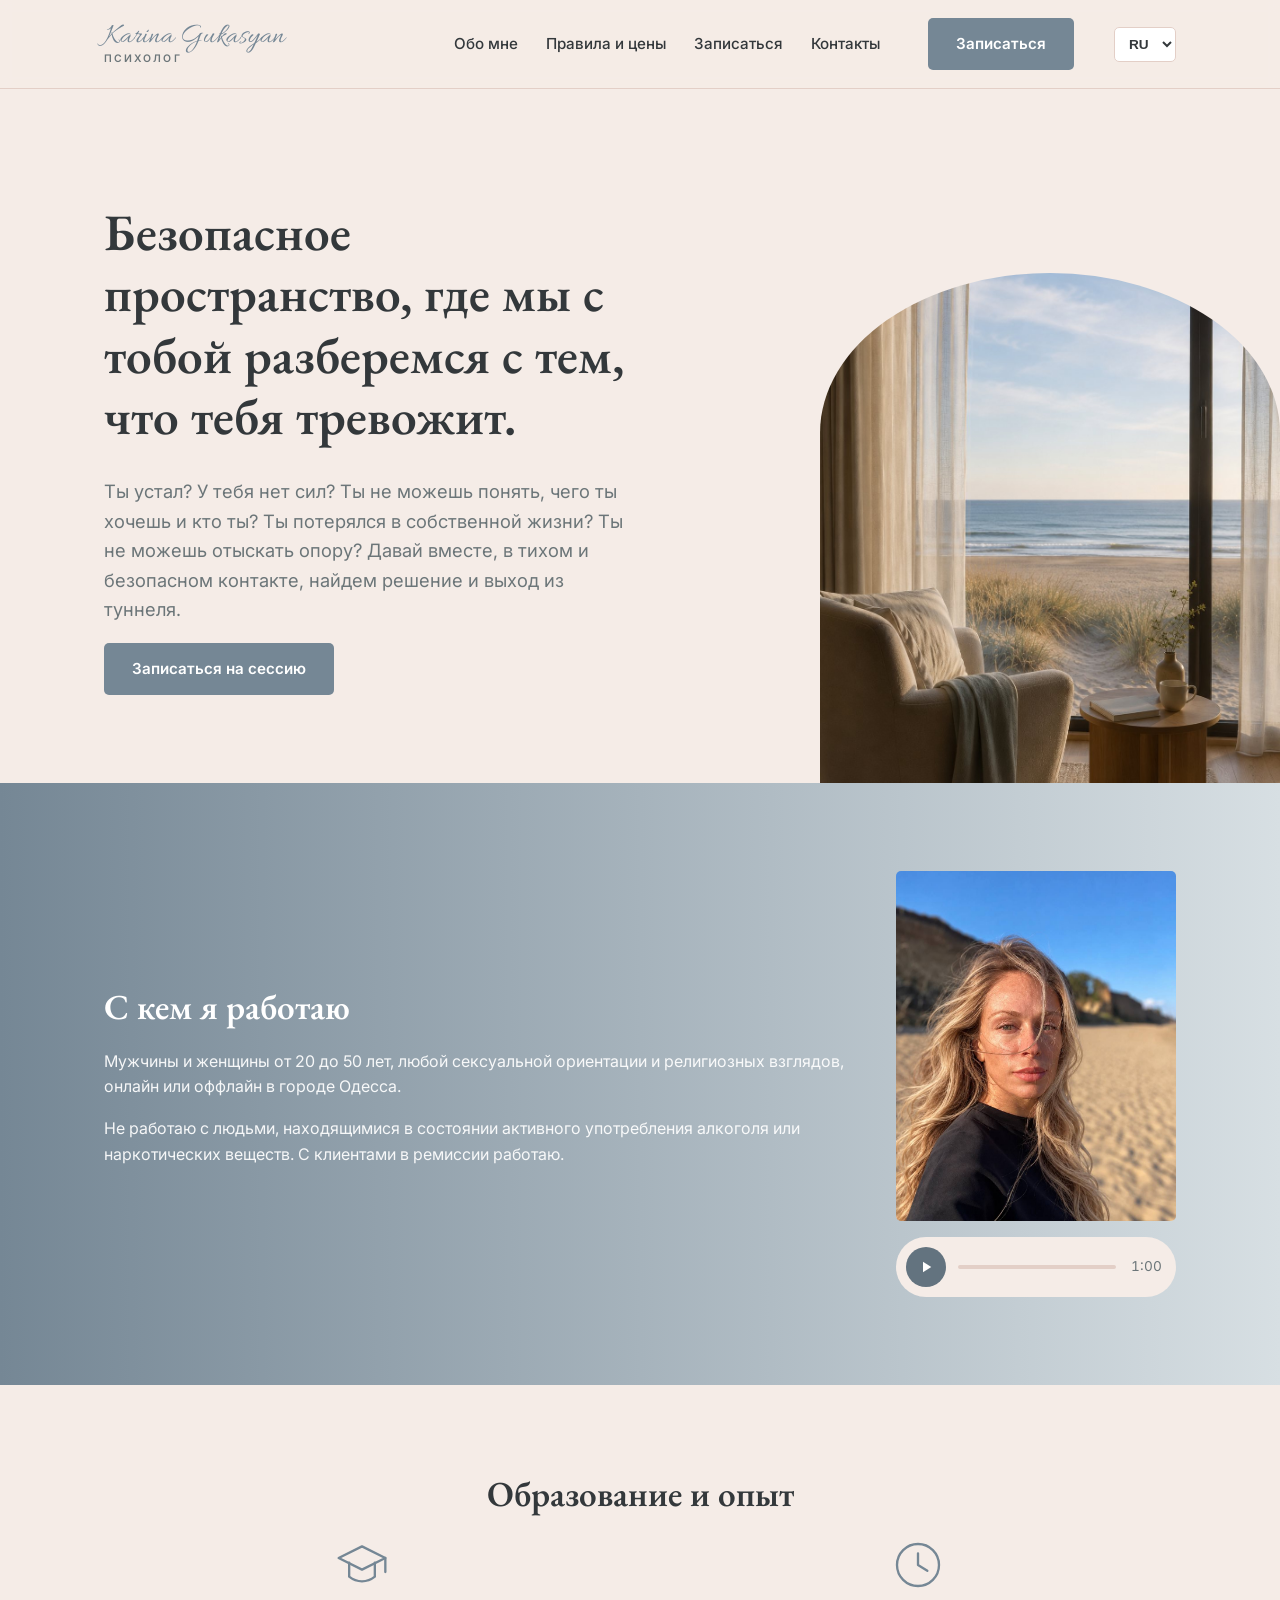
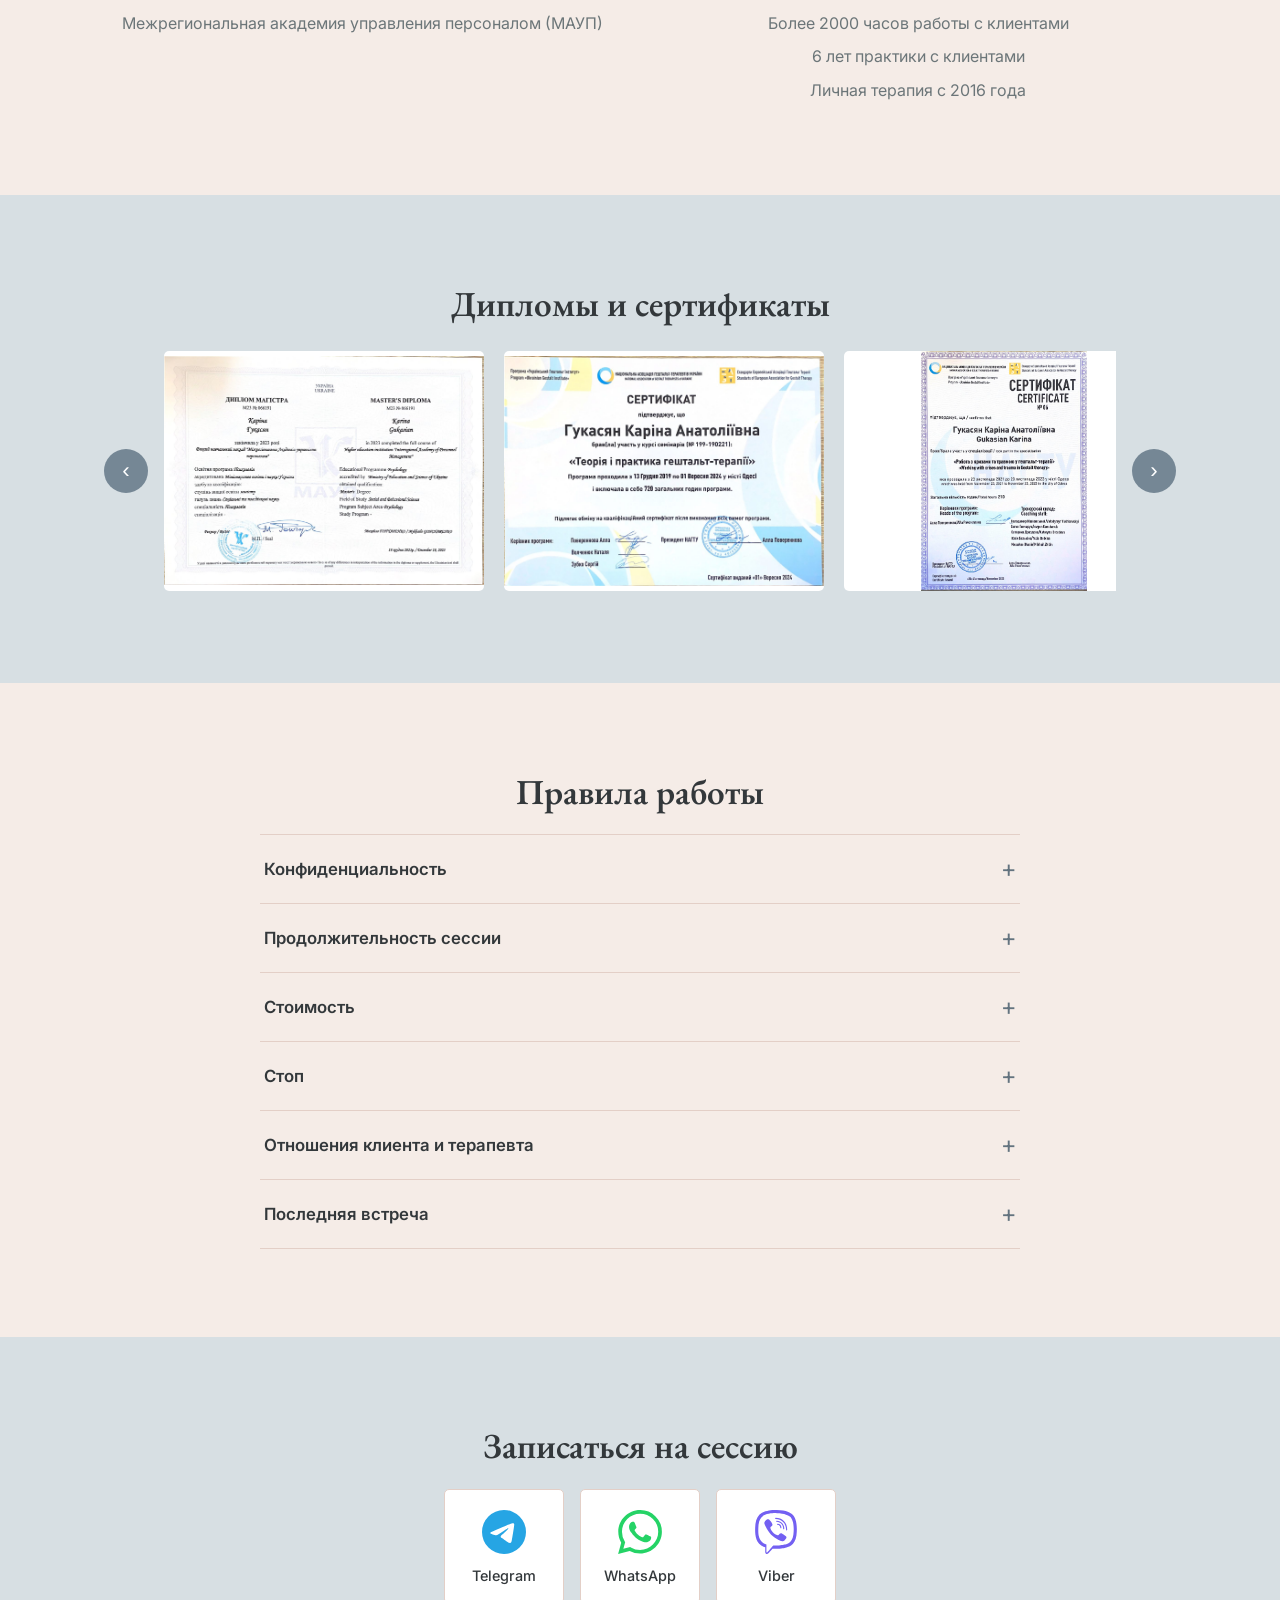
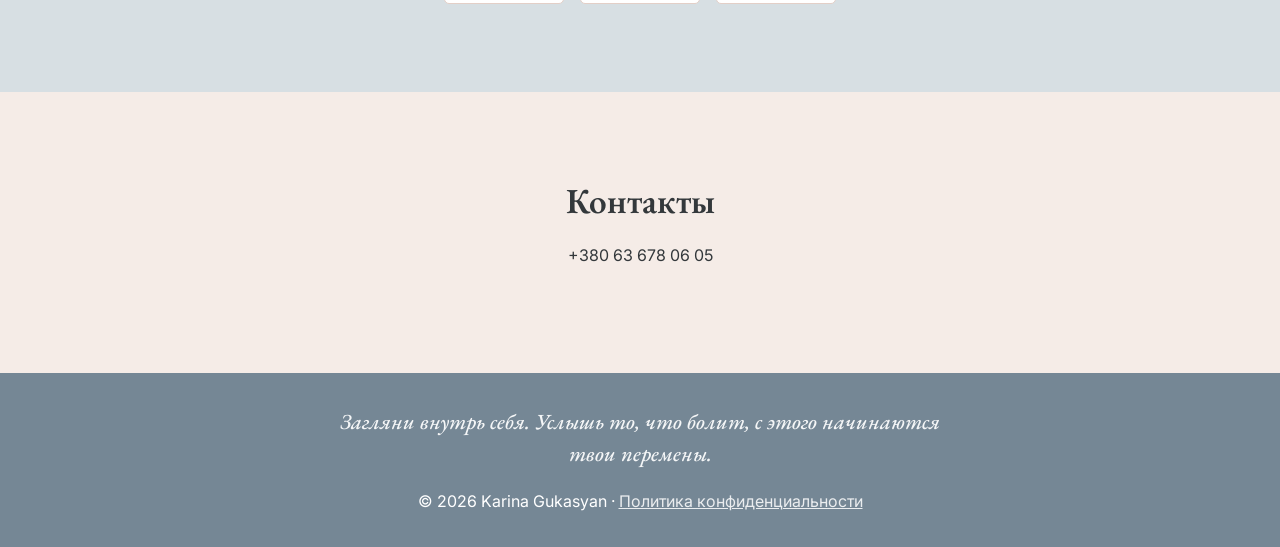
==== index-ru.html @ a34af579 "Add favicon (SVG, ICO, Apple touch icon) to all pages" ====
<!DOCTYPE html>
<html lang="ru">
<head>
<meta charset="UTF-8">
<meta name="viewport" content="width=device-width, initial-scale=1.0">
<title>Карина — психолог | Опора в переломные моменты жизни</title>
<meta name="description" content="Карина — психолог, гештальт-терапевт: индивидуальная и семейная терапия при тревоге, жизненных переходах и трудностях в отношениях.">

<!-- TODO before launch: remove this line and update robots.txt to allow indexing -->
<meta name="robots" content="noindex, nofollow">

<link rel="canonical" href="https://REPLACE-WITH-DOMAIN.com/index-ru.html">
<link rel="alternate" hreflang="en" href="https://REPLACE-WITH-DOMAIN.com/index.html">
<link rel="alternate" hreflang="uk" href="https://REPLACE-WITH-DOMAIN.com/index-uk.html">
<link rel="alternate" hreflang="ru" href="https://REPLACE-WITH-DOMAIN.com/index-ru.html">
<link rel="alternate" hreflang="x-default" href="https://REPLACE-WITH-DOMAIN.com/index-uk.html">

<meta property="og:type" content="website">
<meta property="og:title" content="Карина — психолог | Опора в переломные моменты жизни">
<meta property="og:description" content="Психолог, гештальт-терапевт: индивидуальная и семейная терапия при тревоге, жизненных переходах и трудностях в отношениях.">
<meta property="og:image" content="https://REPLACE-WITH-DOMAIN.com/images/og-cover-ru.jpg">
<meta property="og:image:width" content="1200">
<meta property="og:image:height" content="630">
<meta property="og:url" content="https://REPLACE-WITH-DOMAIN.com/index-ru.html">
<meta property="og:locale" content="ru_RU">
<meta name="twitter:card" content="summary_large_image">

<link rel="preconnect" href="https://fonts.googleapis.com">
<link rel="preconnect" href="https://fonts.gstatic.com" crossorigin>
<link href="https://fonts.googleapis.com/css2?family=Allura&family=Bad+Script&family=EB+Garamond:wght@500;600;700&family=Inter:wght@400;500;600&display=swap" rel="stylesheet">

<link rel="icon" href="favicon.ico" sizes="48x48">
<link rel="icon" href="favicon.svg" type="image/svg+xml">
<link rel="apple-touch-icon" href="apple-touch-icon.png">

<link rel="stylesheet" href="css/styles.css">

<!-- TODO: paste Meta Pixel base code here once the ad account is set up -->

<script type="application/ld+json">
{
  "@context": "https://schema.org",
  "@type": "Person",
  "name": "Karina Gukasyan",
  "email": "karinaguk8891@gmail.com",
  "telephone": "+380636780605",
  "jobTitle": "Психолог",
  "url": "https://REPLACE-WITH-DOMAIN.com/index-ru.html",
  "image": "https://REPLACE-WITH-DOMAIN.com/images/karina.jpg"
}
</script>
<script type="application/ld+json">
{
  "@context": "https://schema.org",
  "@type": "Service",
  "serviceType": "Психотерапия",
  "provider": {
    "@type": "Person",
    "name": "Karina Gukasyan"
  },
  "areaServed": ["Одесса", "Онлайн"],
  "description": "Индивидуальная и семейная терапия при тревоге, жизненных переходах и трудностях в отношениях."
}
</script>
</head>
<body>

<header class="site-header">
  <div class="container header-inner">
    <a href="#top" class="logo-block">
      <span class="logo">Karina Gukasyan</span>
      <span class="logo-tagline">Психолог</span>
    </a>
    <nav class="main-nav" id="main-nav">
      <a href="#about">Обо мне</a>
      <a href="#rules">Правила и цены</a>
      <a href="#book">Записаться</a>
      <a href="#contacts">Контакты</a>
    </nav>
    <a href="#book" class="btn btn-primary btn-small header-cta">Записаться</a>
    <select class="lang-select" aria-label="Язык" onchange="if(this.value) window.location.href=this.value;">
      <option value="index.html">EN</option>
      <option value="index-uk.html">UK</option>
      <option value="index-ru.html" selected>RU</option>
    </select>
    <button class="nav-toggle" id="nav-toggle" aria-label="Открыть меню" aria-expanded="false">
      <span></span><span></span><span></span>
    </button>
  </div>
</header>

<main id="top">

  <section class="section hero" id="hero">
    <div class="container hero-inner reveal">
      <div class="hero-text">
        <h1>Безопасное пространство, где мы с тобой разберемся с тем, что тебя тревожит.</h1>
        <p class="lead">Ты устал? У тебя нет сил? Ты не можешь понять, чего ты хочешь и кто ты? Ты потерялся в собственной жизни? Ты не можешь отыскать опору? Давай вместе, в тихом и безопасном контакте, найдем решение и выход из туннеля.</p>
        <a href="#book" class="btn btn-primary">Записаться на сессию</a>
      </div>
    </div>
    <div class="hero-photo">
      <img src="images/hero.jpg" alt="Уютное кресло у окна с видом на море" loading="eager">
    </div>
  </section>

  <section class="section section-gradient" id="about">
    <div class="container reveal">
      <div class="about-inner">
        <div class="about-text">
          <h2>С кем я работаю</h2>
          <p>Мужчины и женщины от 20 до 50 лет, любой сексуальной ориентации и религиозных взглядов, онлайн или оффлайн в городе Одесса.</p>
          <p>Не работаю с людьми, находящимися в состоянии активного употребления алкоголя или наркотических веществ. С клиентами в ремиссии работаю.</p>
        </div>
        <div class="about-photo">
          <img src="images/karina.jpg" alt="Карина Гукасян, психолог" width="320" height="400" loading="lazy">
          <div class="audio-player" data-label-play="Слушать" data-label-pause="Пауза">
            <audio id="about-audio" src="audio/karina-voice.mp3" preload="metadata"></audio>
            <button type="button" class="audio-toggle" aria-label="Слушать">
              <svg class="audio-icon-play" viewBox="0 0 24 24" aria-hidden="true"><path d="M8 5v14l11-7z"/></svg>
              <svg class="audio-icon-pause" viewBox="0 0 24 24" aria-hidden="true"><path d="M7 5h4v14H7zM13 5h4v14h-4z"/></svg>
            </button>
            <div class="audio-progress" role="slider" tabindex="0" aria-label="Перемотка" aria-valuemin="0" aria-valuemax="100" aria-valuenow="0">
              <div class="audio-progress-fill"></div>
            </div>
            <span class="audio-time">0:00</span>
          </div>
        </div>
      </div>
    </div>
  </section>

  <section class="section" id="experience">
    <div class="container reveal">
      <h2>Образование и опыт</h2>
      <div class="credentials-grid">
        <div class="credential">
          <div class="credential-icon">
            <svg viewBox="0 0 48 48" fill="none" stroke="currentColor" stroke-width="2" stroke-linecap="round" stroke-linejoin="round">
              <path d="M24 8 L44 18 L24 28 L4 18 Z"/>
              <path d="M13 22 V34 C13 34 18 38 24 38 C30 38 35 34 35 34 V22"/>
              <path d="M44 18 V30"/>
            </svg>
          </div>
          <ul class="credential-list">
            <li>Межрегиональная академия управления персоналом (МАУП)</li>
          </ul>
        </div>
        <div class="credential">
          <div class="credential-icon">
            <svg viewBox="0 0 48 48" fill="none" stroke="currentColor" stroke-width="2" stroke-linecap="round" stroke-linejoin="round">
              <circle cx="24" cy="24" r="18"/>
              <path d="M24 14 V24 L32 29"/>
            </svg>
          </div>
          <ul class="credential-list">
            <li>Более 2000 часов работы с клиентами</li>
            <li>6 лет практики с клиентами</li>
            <li>Личная терапия с 2016 года</li>
          </ul>
        </div>
      </div>
    </div>
  </section>

  <section class="section section-alt" id="gallery">
    <div class="container reveal">
      <h2>Дипломы и сертификаты</h2>
      <div class="slider">
        <button class="slider-btn slider-prev" aria-label="Предыдущий">‹</button>
        <div class="slider-track">
          <img src="images/diploma-1.jpg" alt="Диплом" class="slider-slide" loading="lazy">
          <img src="images/diploma-2.jpg" alt="Сертификат 1" class="slider-slide" loading="lazy">
          <img src="images/diploma-3.jpg" alt="Сертификат 2" class="slider-slide" loading="lazy">
        </div>
        <button class="slider-btn slider-next" aria-label="Следующий">›</button>
      </div>
    </div>
  </section>

  <section class="section" id="rules">
    <div class="container reveal">
      <h2>Правила работы</h2>
      <ul class="accordion">
        <li class="accordion-item">
          <button type="button" class="accordion-trigger" aria-expanded="false">
            <span>Конфиденциальность</span>
            <span class="accordion-icon" aria-hidden="true">+</span>
          </button>
          <div class="accordion-panel" hidden>
            <p>Терапевт гарантирует полную конфиденциальность информации клиента. Клиент, в свою очередь, может по желанию рассказывать о том, что происходит на его сессиях.</p>
          </div>
        </li>
        <li class="accordion-item">
          <button type="button" class="accordion-trigger" aria-expanded="false">
            <span>Продолжительность сессии</span>
            <span class="accordion-icon" aria-hidden="true">+</span>
          </button>
          <div class="accordion-panel" hidden>
            <p>Терапевт и клиент договариваются о стабильной работе раз в неделю в одно и то же время. Сессия длится 50 минут (парная консультация — 90 минут). Если сессия начинается в 13:00, но клиент опаздывает - то сессия все равно заканчивается в 13:50. Время сессии - ответственность клиента. Отмена/перенос сессии возможен ранее чем за 24 часа до сессии. Если терапевт отменяет/переносит сессию менее чем за 24 часа - следующая сессия для клиента - бесплатная. Если клиент переносит/отменяет сессию менее чем за 24 часа - сессия оплачивается в полном объеме.</p>
          </div>
        </li>
        <li class="accordion-item">
          <button type="button" class="accordion-trigger" aria-expanded="false">
            <span>Стоимость</span>
            <span class="accordion-icon" aria-hidden="true">+</span>
          </button>
          <div class="accordion-panel" hidden>
            <div class="accordion-subsection">
              <p><strong>Консультация</strong></p>
              <p>Обычно это 1-3 встречи, в которых мы точно разбираем твою проблему и строим план действий.</p>
              <p class="accordion-meta"><span>50 мин</span> / <span>2500 ₴</span></p>
            </div>
            <div class="accordion-subsection">
              <p><strong>Семейная терапия (Парная консультация)</strong></p>
              <p>1-3 встречи, на которых ты с партнёром/партнёршей сможешь найти общий язык друг с другом.</p>
              <p class="accordion-meta"><span>90 мин</span> / <span>4000 ₴</span></p>
            </div>
            <div class="accordion-subsection">
              <p><strong>Сеанс терапии</strong></p>
              <p>Долгосрочная работа (от 10 сессий), в которой мы прорабатываем твои травмы, проживаем кризисы, находим незакрытые гештальты, повторяющиеся сценарии. Это работа по повышению качества жизни клиента.</p>
              <p class="accordion-meta"><span>50 мин</span> / <span>2000 ₴</span></p>
            </div>
          </div>
        </li>
        <li class="accordion-item">
          <button type="button" class="accordion-trigger" aria-expanded="false">
            <span>Стоп</span>
            <span class="accordion-icon" aria-hidden="true">+</span>
          </button>
          <div class="accordion-panel" hidden>
            <p>Клиент имеет право останавливать терапевта в разговоре в любой момент терапии, если тема, в которую ведет терапевт, тяжелая, если клиент не готов к каким-то переживаниям - останавливать терапевта можно и нужно.</p>
          </div>
        </li>
        <li class="accordion-item">
          <button type="button" class="accordion-trigger" aria-expanded="false">
            <span>Отношения клиента и терапевта</span>
            <span class="accordion-icon" aria-hidden="true">+</span>
          </button>
          <div class="accordion-panel" hidden>
            <p>Отношения терапевта и клиента остаются только в кабинете. Между сессиями клиент и терапевт не могут дружить, дарить или принимать подарки, ходить на кофе и тому подобное. Клиент не может оказывать услугу терапевту (например, клиент — мастер по маникюру и хочет предложить свои услуги терапевту - такое недопустимо в психотерапевтической работе).</p>
            <p><strong>Чаевые/подарки/оплата наперед - строго исключены.</strong> Клиент оплачивает только время сессии по той стоимости, о которой договорились с терапевтом.</p>
          </div>
        </li>
        <li class="accordion-item">
          <button type="button" class="accordion-trigger" aria-expanded="false">
            <span>Последняя встреча</span>
            <span class="accordion-icon" aria-hidden="true">+</span>
          </button>
          <div class="accordion-panel" hidden>
            <p>Когда клиент понимает, что решил свои проблемы, он сообщает об этом терапевту, и они организуют последнюю встречу, в которой подводят итоги и закрывают открытые процессы психотерапии.</p>
          </div>
        </li>
      </ul>
    </div>
  </section>

  <section class="section section-alt" id="book">
    <div class="container narrow reveal">
      <h2>Записаться на сессию</h2>
      <div class="messengers">
        <a class="messenger messenger-telegram" href="https://t.me/Karina_Gukasyan" target="_blank" rel="noopener">
          <svg viewBox="0 0 24 24" aria-hidden="true"><path d="M11.944 0A12 12 0 0 0 0 12a12 12 0 0 0 12 12 12 12 0 0 0 12-12A12 12 0 0 0 12 0a12 12 0 0 0-.056 0zm4.962 7.224c.1-.002.321.023.465.14a.506.506 0 0 1 .171.325c.016.093.036.306.02.472-.18 1.898-.962 6.502-1.36 8.627-.168.9-.499 1.201-.82 1.23-.696.065-1.225-.46-1.9-.902-1.056-.693-1.653-1.124-2.678-1.8-1.185-.78-.417-1.21.258-1.91.177-.184 3.247-2.977 3.307-3.23.007-.032.014-.15-.056-.212s-.174-.041-.249-.024c-.106.024-1.793 1.14-5.061 3.345-.48.33-.913.49-1.302.48-.428-.008-1.252-.241-1.865-.44-.752-.245-1.349-.374-1.297-.789.027-.216.325-.437.893-.663 3.498-1.524 5.83-2.529 6.998-3.014 3.332-1.386 4.025-1.627 4.476-1.635z"/></svg>
          <span>Telegram</span>
        </a>
        <a class="messenger messenger-whatsapp" href="https://wa.me/380636780605" target="_blank" rel="noopener">
          <svg viewBox="0 0 24 24" aria-hidden="true"><path d="M17.472 14.382c-.297-.149-1.758-.867-2.03-.967-.273-.099-.471-.148-.67.15-.197.297-.767.966-.94 1.164-.173.199-.347.223-.644.075-.297-.15-1.255-.463-2.39-1.475-.883-.788-1.48-1.761-1.653-2.059-.173-.297-.018-.458.13-.606.134-.133.298-.347.446-.52.149-.174.198-.298.298-.497.099-.198.05-.371-.025-.52-.075-.149-.669-1.612-.916-2.207-.242-.579-.487-.5-.669-.51-.173-.008-.371-.01-.57-.01-.198 0-.52.074-.792.372-.272.297-1.04 1.016-1.04 2.479 0 1.462 1.065 2.875 1.213 3.074.149.198 2.096 3.2 5.077 4.487.709.306 1.262.489 1.694.625.712.227 1.36.195 1.871.118.571-.085 1.758-.719 2.006-1.413.248-.694.248-1.289.173-1.413-.074-.124-.272-.198-.57-.347m-5.421 7.403h-.004a9.87 9.87 0 01-5.031-1.378l-.361-.214-3.741.982.998-3.648-.235-.374a9.86 9.86 0 01-1.51-5.26c.001-5.45 4.436-9.884 9.888-9.884 2.64 0 5.122 1.03 6.988 2.898a9.825 9.825 0 012.893 6.994c-.003 5.45-4.437 9.884-9.885 9.884m8.413-18.297A11.815 11.815 0 0012.05 0C5.495 0 .16 5.335.157 11.892c0 2.096.547 4.142 1.588 5.945L.057 24l6.305-1.654a11.882 11.882 0 005.683 1.448h.005c6.554 0 11.89-5.335 11.893-11.893a11.821 11.821 0 00-3.48-8.413Z"/></svg>
          <span>WhatsApp</span>
        </a>
        <a class="messenger messenger-viber" href="viber://chat?number=%2B380636780605" target="_blank" rel="noopener">
          <svg viewBox="0 0 24 24" aria-hidden="true"><path d="M11.4 0C9.473.028 5.333.344 3.02 2.467 1.302 4.187.696 6.7.633 9.817.57 12.933.488 18.776 6.12 20.36h.003l-.004 2.416s-.037.977.61 1.177c.777.242 1.234-.5 1.98-1.302.407-.44.972-1.084 1.397-1.58 3.85.326 6.812-.416 7.15-.525.776-.252 5.176-.816 5.892-6.657.74-6.02-.36-9.83-2.34-11.546-.596-.55-3.006-2.3-8.375-2.323 0 0-.395-.025-1.037-.017zm.058 1.693c.545-.004.88.017.88.017 4.542.02 6.717 1.388 7.222 1.846 1.675 1.435 2.53 4.868 1.906 9.897v.002c-.604 4.878-4.174 5.184-4.832 5.395-.28.09-2.882.737-6.153.524 0 0-2.436 2.94-3.197 3.704-.12.12-.26.167-.352.144-.13-.033-.166-.188-.165-.414l.02-4.018c-4.762-1.32-4.485-6.292-4.43-8.895.054-2.604.543-4.738 1.996-6.173 1.96-1.773 5.474-2.018 7.11-2.03zm.38 2.602c-.167 0-.303.135-.304.302 0 .167.133.303.3.305 1.624.01 2.946.537 4.028 1.592 1.073 1.046 1.62 2.468 1.633 4.334.002.167.14.3.307.3.166-.002.3-.138.3-.304-.014-1.984-.618-3.596-1.816-4.764-1.19-1.16-2.692-1.753-4.447-1.765zm-3.96.695c-.19-.032-.4.005-.616.117l-.01.002c-.43.247-.816.562-1.146.932-.002.004-.006.004-.008.008-.267.323-.42.638-.46.948-.008.046-.01.093-.007.14 0 .136.022.27.065.4l.013.01c.135.48.473 1.276 1.205 2.604.42.768.903 1.5 1.446 2.186.27.344.56.673.87.984l.132.132c.31.308.64.6.984.87.686.543 1.418 1.027 2.186 1.447 1.328.733 2.126 1.07 2.604 1.206l.01.014c.13.042.265.064.402.063.046.002.092 0 .138-.008.31-.036.627-.19.948-.46.004 0 .003-.002.008-.005.37-.33.683-.72.93-1.148l.003-.01c.225-.432.15-.842-.18-1.12-.004 0-.698-.58-1.037-.83-.36-.255-.73-.492-1.113-.71-.51-.285-1.032-.106-1.248.174l-.447.564c-.23.283-.657.246-.657.246-3.12-.796-3.955-3.955-3.955-3.955s-.037-.426.248-.656l.563-.448c.277-.215.456-.737.17-1.248-.217-.383-.454-.756-.71-1.115-.25-.34-.826-1.033-.83-1.035-.137-.165-.31-.265-.502-.297zm4.49.88c-.158.002-.29.124-.3.282-.01.167.115.312.282.324 1.16.085 2.017.466 2.645 1.15.63.688.93 1.524.906 2.57-.002.168.13.306.3.31.166.003.305-.13.31-.297.025-1.175-.334-2.193-1.067-2.994-.74-.81-1.777-1.253-3.05-1.346h-.024zm.463 1.63c-.16.002-.29.127-.3.287-.008.167.12.31.288.32.523.028.875.175 1.113.422.24.245.388.62.416 1.164.01.167.15.295.318.287.167-.008.295-.15.287-.317-.03-.644-.215-1.178-.58-1.557-.367-.378-.893-.574-1.52-.607h-.018z"/></svg>
          <span>Viber</span>
        </a>
      </div>
    </div>
  </section>

  <section class="section" id="contacts">
    <div class="container narrow reveal">
      <h2>Контакты</h2>
      <p><a href="tel:+380636780605">+380 63 678 06 05</a></p>
    </div>
  </section>

</main>

<footer class="site-footer">
  <div class="container footer-inner">
    <p class="footer-tagline">Загляни внутрь себя. Услышь то, что болит, с этого начинаются твои перемены.</p>
    <p>© <span id="year">2026</span> Karina Gukasyan · <a href="privacy-ru.html">Политика конфиденциальности</a></p>
  </div>
</footer>

<div class="lightbox" id="lightbox" hidden>
  <button class="lightbox-close" id="lightbox-close" aria-label="Закрыть">×</button>
  <img id="lightbox-img" src="" alt="">
</div>

<div class="cookie-banner" id="cookie-banner" hidden>
  <p>Этот сайт использует cookie для улучшения работы и, когда будет включено, для аналитики. <a href="privacy-ru.html">Подробнее</a></p>
  <button class="btn btn-primary btn-small" id="cookie-accept">Принять</button>
</div>

<script src="js/main.js"></script>
</body>
</html>
---- css/styles.css ----
/* ---------- Design tokens ---------- */
:root {
  --color-bg: #f5ece7;
  --color-bg-alt: #d7dfe3;
  --color-text: #33383b;
  --color-text-muted: #6c7679;
  --color-accent: #758795;
  --color-accent-dark: #63737f;
  --color-dark: #758795;
  --color-border: #e3cfc7;

  --font-heading: 'EB Garamond', Georgia, serif;
  --font-script: 'Allura', 'Bad Script', cursive;
  --font-body: 'Inter', -apple-system, BlinkMacSystemFont, 'Segoe UI', sans-serif;

  --container-width: 1120px;
  --radius: 5px;
}

/* ---------- Reset ---------- */
* { box-sizing: border-box; }
html { scroll-behavior: smooth; }
body {
  margin: 0;
  font-family: var(--font-body);
  color: var(--color-text);
  background: var(--color-bg);
  line-height: 1.6;
  -webkit-font-smoothing: antialiased;
}
img { max-width: 100%; display: block; }
a { color: inherit; text-decoration: none; }
ul { padding: 0; margin: 0; list-style: none; }
h1, h2, h3 {
  font-family: var(--font-heading);
  font-weight: 600;
  line-height: 1.2;
  margin: 0 0 0.6em;
}
h1 { font-size: clamp(2rem, 4vw + 1rem, 3.2rem); }
h2 { font-size: clamp(1.6rem, 2vw + 1rem, 2.2rem); text-align: center; }
.legal h1, .legal h2 { text-align: left; }
.legal h2 { font-size: 1.3rem; margin-top: 1.6em; }
.legal ul { list-style: disc; padding-left: 24px; margin: 0 0 1em; }
.legal li { margin-bottom: 6px; }
.legal a { text-decoration: underline; }
h3 { font-size: 1.25rem; }
p { margin: 0 0 1em; }

.container {
  max-width: var(--container-width);
  margin: 0 auto;
  padding: 0 24px;
}
.container.narrow { max-width: 720px; }

.section { padding: 88px 0; }
.section-alt { background: var(--color-bg-alt); }

/* ---------- Header ---------- */
.site-header {
  position: sticky;
  top: 0;
  z-index: 50;
  background: rgba(245, 236, 231, 0.92);
  backdrop-filter: blur(6px);
  border-bottom: 1px solid var(--color-border);
}
.header-inner {
  display: flex;
  align-items: center;
  justify-content: space-between;
  height: 88px;
  gap: 24px;
}
.logo-block {
  display: flex;
  flex-direction: column;
  line-height: 1;
}
.logo {
  font-family: var(--font-script);
  font-size: 1.8rem;
  font-weight: 400;
  color: var(--color-dark);
  white-space: nowrap;
}
.logo-tagline {
  font-family: var(--font-body);
  font-size: 0.65rem;
  font-weight: 600;
  letter-spacing: 0.2em;
  text-transform: uppercase;
  color: var(--color-text-muted);
  margin-top: 2px;
}
.main-nav {
  display: flex;
  gap: 28px;
  margin-left: auto;
}
.main-nav a {
  font-size: 0.95rem;
  font-weight: 500;
  color: var(--color-text);
}
.main-nav a:hover { color: var(--color-accent-dark); }

.btn-small { padding: 10px 20px; font-size: 0.85rem; }
.header-cta { margin-left: 24px; white-space: nowrap; }

.lang-select {
  margin-left: 16px;
  padding: 8px 10px;
  border-radius: var(--radius);
  border: 1px solid var(--color-border);
  background: #fff;
  color: var(--color-text);
  font-size: 0.85rem;
  font-weight: 600;
  cursor: pointer;
}

.nav-toggle {
  display: none;
  flex-direction: column;
  justify-content: center;
  gap: 5px;
  width: 32px;
  height: 32px;
  background: none;
  border: none;
  cursor: pointer;
  padding: 0;
}
.nav-toggle span {
  display: block;
  height: 2px;
  background: var(--color-dark);
  border-radius: 2px;
}

/* ---------- Buttons ---------- */
.btn {
  display: inline-block;
  padding: 14px 28px;
  border-radius: var(--radius);
  font-weight: 600;
  font-size: 0.95rem;
  cursor: pointer;
  border: none;
  transition: transform 0.15s ease, box-shadow 0.15s ease;
}
.btn-primary {
  background: var(--color-accent);
  color: #fff;
}
.btn-primary:hover {
  background: var(--color-accent-dark);
  transform: translateY(-1px);
}

/* ---------- Hero ---------- */
.hero { position: relative; }
.hero-inner { padding-top: 24px; }
.hero-text { max-width: 520px; }

.hero-photo {
  position: absolute;
  right: 260px;
  bottom: 0;
  width: 460px;
  height: 510px;
  box-sizing: border-box;
  background: var(--color-bg-alt);
  border-radius: 50% 50% 0 0 / 160px 160px 0 0;
  overflow: hidden;
}
.hero-photo img {
  display: block;
  width: 100%;
  height: 100%;
  object-fit: cover;
}

/* Fixed footprint — as the viewport narrows, the arch doesn't shrink,
   it just slides toward the right edge until it touches it. */
@media (max-width: 1600px) { .hero-photo { right: 180px; } }
@media (max-width: 1300px) { .hero-photo { right: 0; } }

/* ---------- About (dark band) ---------- */
.section-gradient {
  background: linear-gradient(90deg, var(--color-accent) 0%, var(--color-bg-alt) 100%);
  color: #fff;
}
.section-gradient h2 { color: #fff; }
.about-text h2 { text-align: left; }
.section-gradient .about-text p { color: rgba(255, 255, 255, 0.92); }
.about-inner {
  display: grid;
  grid-template-columns: 1fr 280px;
  gap: 48px;
  align-items: center;
}
.about-photo img {
  border-radius: var(--radius);
  width: 100%;
  height: auto;
  aspect-ratio: 4 / 5;
  object-fit: cover;
  background: rgba(255, 255, 255, 0.08);
}

/* ---------- Voice player (under the about photo) ---------- */
.audio-player {
  margin-top: 16px;
  display: flex;
  align-items: center;
  gap: 12px;
  padding: 10px 14px 10px 10px;
  background: var(--color-bg);
  border-radius: 999px;
  color: var(--color-text-muted);
}
.audio-toggle {
  flex-shrink: 0;
  width: 40px;
  height: 40px;
  display: flex;
  align-items: center;
  justify-content: center;
  padding: 0;
  border: none;
  border-radius: 50%;
  background: var(--color-accent-dark);
  color: #fff;
  cursor: pointer;
  transition: background 0.2s;
}
.audio-toggle:hover { background: var(--color-accent); }
.audio-toggle svg {
  width: 18px;
  height: 18px;
  fill: currentColor;
}
.audio-icon-pause,
.audio-player.is-playing .audio-icon-play { display: none; }
.audio-player.is-playing .audio-icon-pause { display: block; }
.audio-progress {
  flex: 1;
  height: 4px;
  border-radius: 2px;
  background: var(--color-border);
  cursor: pointer;
  position: relative;
}
.audio-progress::before {
  /* larger click/tap area than the 4px bar */
  content: '';
  position: absolute;
  inset: -10px 0;
}
.audio-progress-fill {
  width: 0;
  height: 100%;
  border-radius: inherit;
  background: var(--color-accent-dark);
}
.audio-time {
  flex-shrink: 0;
  min-width: 2.5em;
  font-size: 0.85rem;
  font-variant-numeric: tabular-nums;
  text-align: right;
}
.lead {
  font-size: 1.15rem;
  color: var(--color-text-muted);
}

/* ---------- Credentials (education / experience) ---------- */
.credentials-grid {
  display: grid;
  grid-template-columns: 1fr 1fr;
  gap: 40px;
}
.credential {
  display: flex;
  flex-direction: column;
  align-items: center;
  text-align: center;
  gap: 14px;
}
.credential-icon {
  width: 56px;
  height: 56px;
  color: var(--color-accent);
}
.credential-icon svg { width: 100%; height: 100%; }
.credential-list {
  list-style: none;
  padding: 0;
  margin: 0;
}
.credential-list li {
  color: var(--color-text-muted);
  padding: 4px 0;
}

/* ---------- Diploma slider ---------- */
.slider {
  display: flex;
  align-items: center;
  gap: 16px;
}
.slider-track {
  display: flex;
  gap: 20px;
  overflow-x: auto;
  scroll-snap-type: x mandatory;
  scroll-behavior: smooth;
  padding: 4px 0;
}
.slider-track::-webkit-scrollbar { display: none; }
.slider-slide {
  flex: 0 0 auto;
  width: min(320px, 78vw);
  scroll-snap-align: start;
  border-radius: var(--radius);
  aspect-ratio: 4 / 3;
  object-fit: contain;
  background: #fff;
  cursor: zoom-in;
}
.slider-btn {
  flex-shrink: 0;
  width: 44px;
  height: 44px;
  border-radius: 50%;
  border: none;
  background: var(--color-dark);
  color: #fff;
  font-size: 1.4rem;
  line-height: 1;
  cursor: pointer;
  display: flex;
  align-items: center;
  justify-content: center;
}
.slider-btn:hover { background: var(--color-accent-dark); }

/* ---------- Lightbox ---------- */
.lightbox {
  position: fixed;
  inset: 0;
  background: rgba(20, 20, 15, 0.9);
  display: flex;
  align-items: center;
  justify-content: center;
  padding: 40px;
  z-index: 100;
}
.lightbox[hidden] { display: none; }
.lightbox img {
  max-width: 100%;
  max-height: 100%;
  border-radius: var(--radius);
}
.lightbox-close {
  position: absolute;
  top: 24px;
  right: 24px;
  width: 44px;
  height: 44px;
  border-radius: 50%;
  border: none;
  background: rgba(255, 255, 255, 0.15);
  color: #fff;
  font-size: 1.6rem;
  line-height: 1;
  cursor: pointer;
}
.lightbox-close:hover { background: rgba(255, 255, 255, 0.3); }

/* ---------- Cookie banner ---------- */
.cookie-banner {
  position: fixed;
  left: 24px;
  right: 24px;
  bottom: 24px;
  max-width: 640px;
  margin: 0 auto;
  background: var(--color-bg-alt);
  color: var(--color-text);
  border: 1px solid var(--color-border);
  border-radius: var(--radius);
  padding: 18px 24px;
  display: flex;
  align-items: center;
  justify-content: space-between;
  gap: 20px;
  flex-wrap: wrap;
  z-index: 90;
  box-shadow: 0 8px 24px rgba(0, 0, 0, 0.15);
}
.cookie-banner[hidden] { display: none; }
.cookie-banner p { margin: 0; font-size: 0.88rem; }
.cookie-banner a { color: var(--color-accent-dark); text-decoration: underline; }

/* ---------- Rules (accordion) ---------- */
.accordion {
  max-width: 760px;
  margin: 0 auto;
}
.accordion-item {
  border-bottom: 1px solid var(--color-border);
}
.accordion-item:first-child {
  border-top: 1px solid var(--color-border);
}
.accordion-trigger {
  width: 100%;
  display: flex;
  align-items: center;
  justify-content: space-between;
  gap: 20px;
  padding: 22px 4px;
  background: none;
  border: none;
  font-family: inherit;
  font-weight: 600;
  font-size: 1.05rem;
  color: var(--color-text);
  text-align: left;
  cursor: pointer;
}
.accordion-icon {
  flex-shrink: 0;
  font-size: 1.5rem;
  font-weight: 400;
  line-height: 1;
  color: var(--color-accent-dark);
}
.accordion-panel {
  padding: 0 28px 24px 4px;
  color: var(--color-text);
}
.accordion-panel p {
  margin: 0 0 0.8em;
}
.accordion-panel p:last-child {
  margin-bottom: 0;
}
.accordion-subsection p {
  margin-bottom: 0.25em;
}
.accordion-subsection + .accordion-subsection {
  margin-top: 28px;
}
.accordion-meta {
  font-weight: 600;
}

/* ---------- Booking via messengers ---------- */
#book .container { text-align: center; }
.messengers {
  display: flex;
  justify-content: center;
  flex-wrap: wrap;
  gap: 16px;
}
.messenger {
  display: flex;
  flex-direction: column;
  align-items: center;
  gap: 10px;
  width: 120px;
  padding: 20px 12px 16px;
  background: #fff;
  border: 1px solid var(--color-border);
  border-radius: var(--radius);
  font-size: 0.9rem;
  font-weight: 500;
  color: var(--color-text);
  transition: transform 0.2s ease, box-shadow 0.2s ease;
}
.messenger:hover,
.messenger:focus-visible {
  transform: translateY(-2px);
  box-shadow: 0 6px 18px rgba(51, 56, 59, 0.12);
}
.messenger svg {
  width: 44px;
  height: 44px;
  fill: currentColor;
}
.messenger-telegram svg { color: #26a5e4; }
.messenger-whatsapp svg { color: #25d366; }
.messenger-viber svg { color: #7360f2; }

/* ---------- Contacts / footer ---------- */
#contacts .container { text-align: center; }

.site-footer {
  background: var(--color-dark);
  color: #fff;
  padding: 32px 0;
}
.footer-inner { text-align: center; }
.footer-inner p { margin: 0; }
.footer-inner p.footer-tagline {
  font-family: var(--font-heading);
  font-style: italic;
  font-weight: 500;
  font-size: clamp(1.05rem, 1.5vw + 0.7rem, 1.35rem);
  line-height: 1.5;
  color: rgba(255, 255, 255, 0.92);
  max-width: 640px;
  margin: 0 auto 20px;
}
.footer-inner a { text-decoration: underline; opacity: 0.85; }
.footer-inner a:hover { opacity: 1; }

/* ---------- Scroll-reveal ---------- */
.reveal {
  opacity: 0;
  transform: translateY(16px);
  transition: opacity 0.6s ease, transform 0.6s ease;
}
.reveal.is-visible {
  opacity: 1;
  transform: translateY(0);
}

/* ---------- Responsive ---------- */
@media (max-width: 860px) {
  .hero-text { max-width: none; }
  .hero-photo {
    position: static;
    width: calc(100% - 48px);
    height: 460px;
    margin: 32px auto 0;
    border-radius: 50% 50% 0 0 / 140px 140px 0 0;
  }
  .hero-photo img {
    width: 100%;
    height: 100%;
    object-fit: cover;
  }
  .about-inner { grid-template-columns: 1fr; }
  .about-photo { max-width: 280px; margin: 0 auto; }
  .about-text h2 { text-align: center; }
  .credentials-grid { grid-template-columns: 1fr; gap: 32px; }
}

@media (max-width: 720px) {
  .main-nav {
    position: fixed;
    top: 88px;
    left: 0;
    right: 0;
    background: var(--color-bg);
    flex-direction: column;
    gap: 0;
    max-height: 0;
    overflow: hidden;
    transition: max-height 0.25s ease;
    border-bottom: 1px solid var(--color-border);
  }
  .main-nav.is-open { max-height: 320px; }
  .main-nav a {
    padding: 16px 24px;
    border-top: 1px solid var(--color-border);
  }
  .nav-toggle { display: flex; }
  .lang-select { margin-left: 12px; }
  .header-cta { display: none; }
  .section { padding: 56px 0; }
}
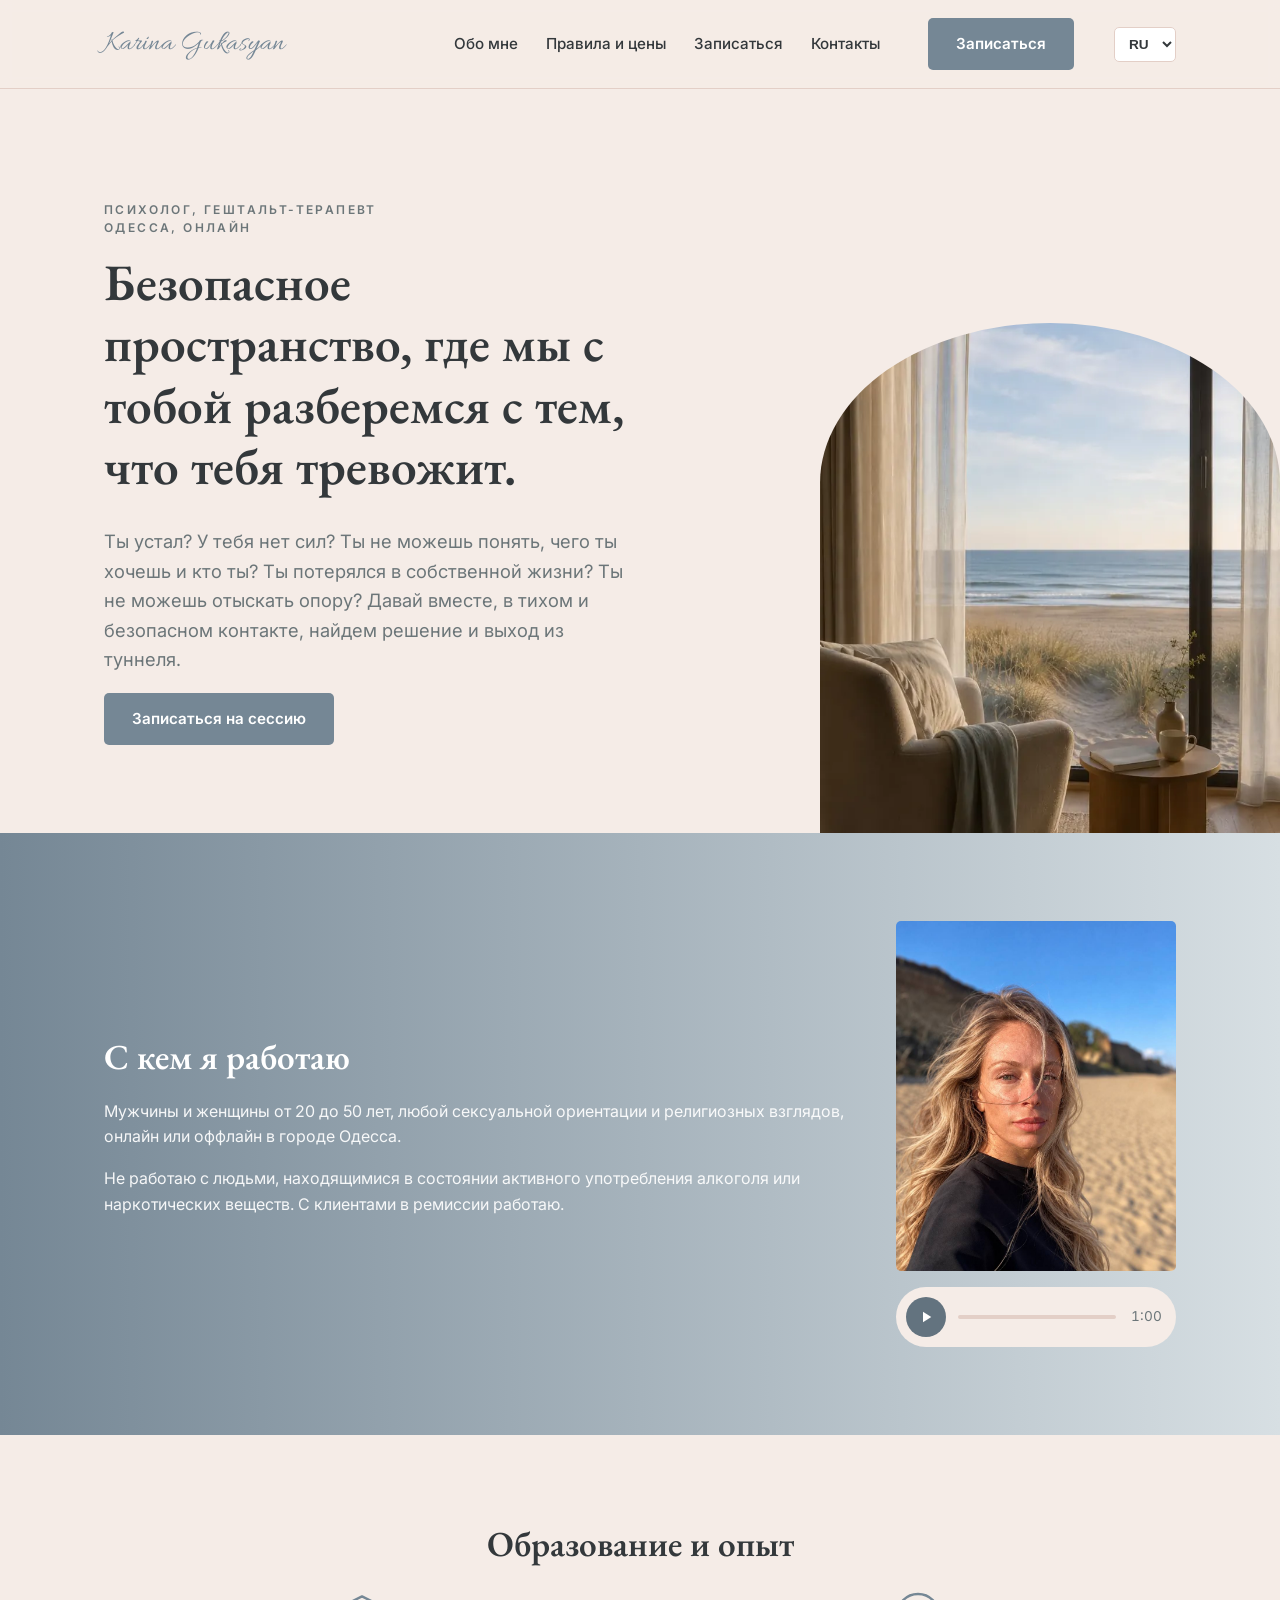
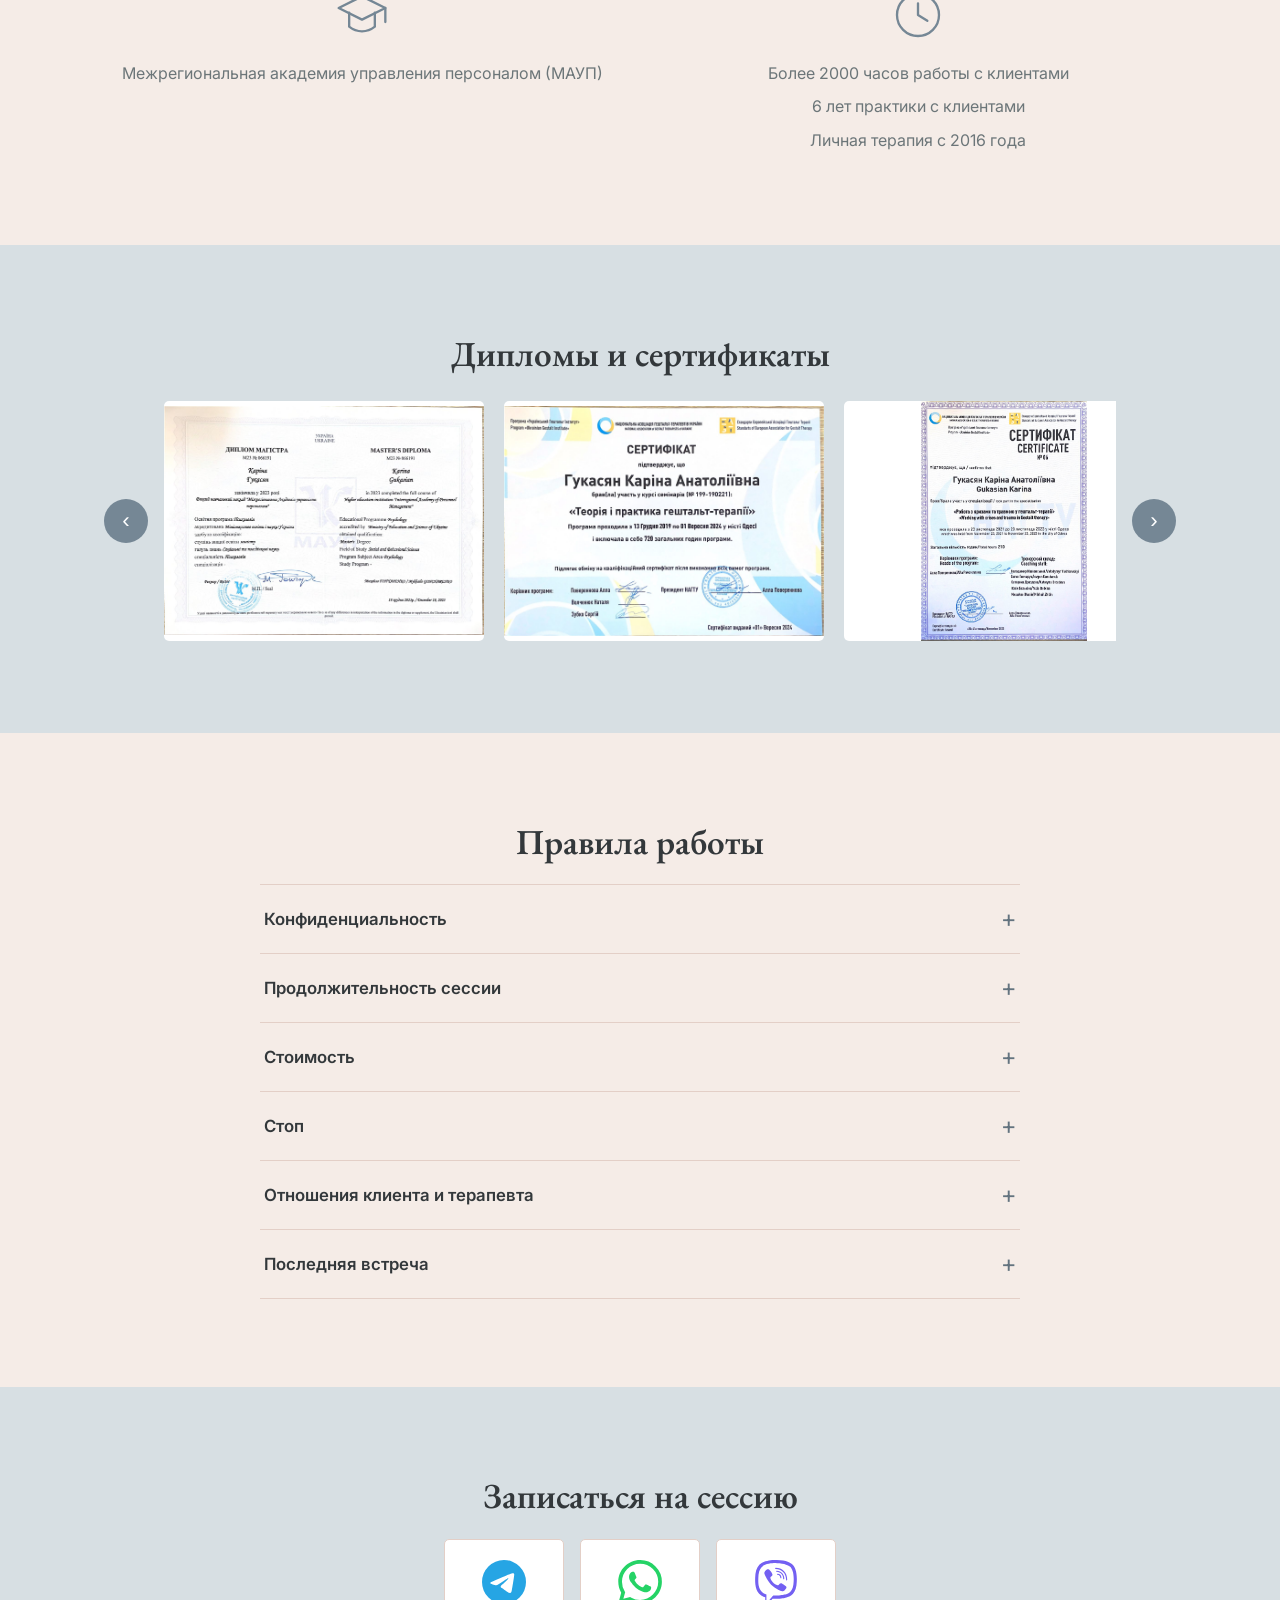
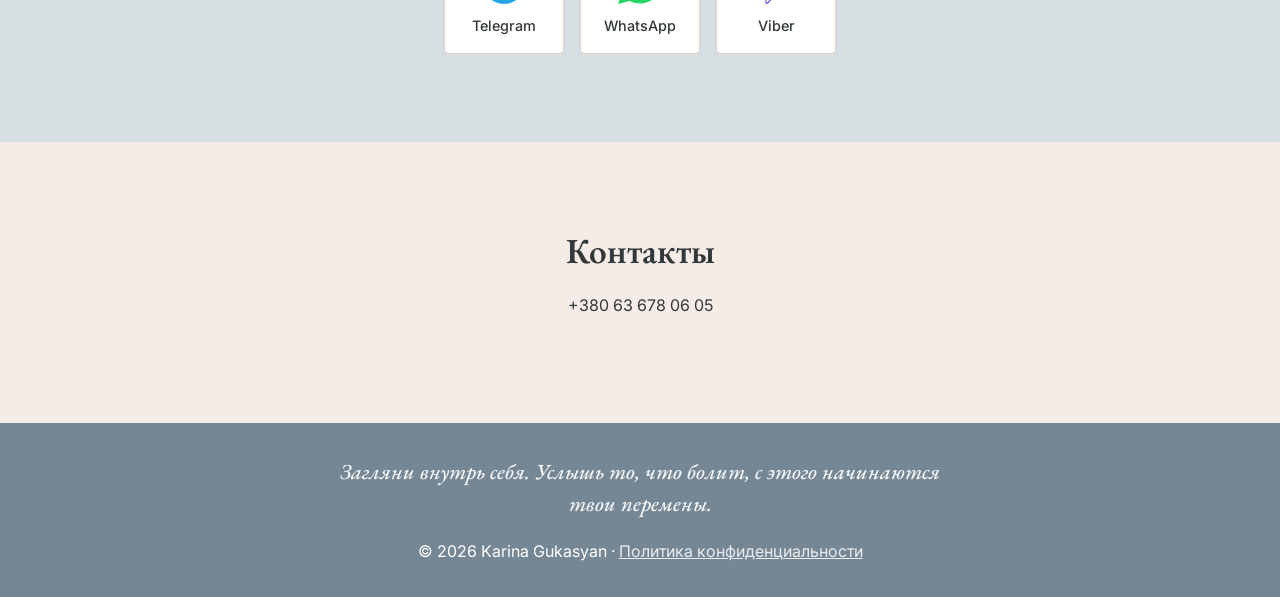
==== commit 32e570e9: "Speed up first paint on mobile, add profession and city line above the headline, add Search Console " ====
--- a/index-ru.html
+++ b/index-ru.html
@@ -3,31 +3,32 @@
 <head>
 <meta charset="UTF-8">
 <meta name="viewport" content="width=device-width, initial-scale=1.0">
-<title>Карина — психолог | Опора в переломные моменты жизни</title>
-<meta name="description" content="Карина — психолог, гештальт-терапевт: индивидуальная и семейная терапия при тревоге, жизненных переходах и трудностях в отношениях.">
-
-<!-- TODO before launch: remove this line and update robots.txt to allow indexing -->
-<meta name="robots" content="noindex, nofollow">
-
-<link rel="canonical" href="https://REPLACE-WITH-DOMAIN.com/index-ru.html">
-<link rel="alternate" hreflang="en" href="https://REPLACE-WITH-DOMAIN.com/index.html">
-<link rel="alternate" hreflang="uk" href="https://REPLACE-WITH-DOMAIN.com/index-uk.html">
-<link rel="alternate" hreflang="ru" href="https://REPLACE-WITH-DOMAIN.com/index-ru.html">
-<link rel="alternate" hreflang="x-default" href="https://REPLACE-WITH-DOMAIN.com/index-uk.html">
+<title>Карина Гукасян — психолог в Одессе и онлайн | Гештальт-терапия</title>
+<meta name="description" content="Психолог и гештальт-терапевт Карина Гукасян: индивидуальная и семейная терапия в Одессе и онлайн. Тревога, жизненные кризисы, трудности в отношениях.">
+<meta name="google-site-verification" content="ZjSqVpC4DZOvHRdAWCLgZmFvlKV9M5KGNBUafgVMt0w">
+
+<link rel="canonical" href="https://gukasyan-karina.netlify.app/index-ru.html">
+<link rel="alternate" hreflang="en" href="https://gukasyan-karina.netlify.app/index.html">
+<link rel="alternate" hreflang="uk" href="https://gukasyan-karina.netlify.app/index-uk.html">
+<link rel="alternate" hreflang="ru" href="https://gukasyan-karina.netlify.app/index-ru.html">
+<link rel="alternate" hreflang="x-default" href="https://gukasyan-karina.netlify.app/index-uk.html">
 
 <meta property="og:type" content="website">
-<meta property="og:title" content="Карина — психолог | Опора в переломные моменты жизни">
-<meta property="og:description" content="Психолог, гештальт-терапевт: индивидуальная и семейная терапия при тревоге, жизненных переходах и трудностях в отношениях.">
-<meta property="og:image" content="https://REPLACE-WITH-DOMAIN.com/images/og-cover-ru.jpg">
+<meta property="og:title" content="Карина Гукасян — психолог в Одессе и онлайн | Гештальт-терапия">
+<meta property="og:description" content="Психолог и гештальт-терапевт Карина Гукасян: индивидуальная и семейная терапия в Одессе и онлайн. Тревога, жизненные кризисы, трудности в отношениях.">
+<meta property="og:image" content="https://gukasyan-karina.netlify.app/images/og-cover-ru.jpg">
 <meta property="og:image:width" content="1200">
 <meta property="og:image:height" content="630">
-<meta property="og:url" content="https://REPLACE-WITH-DOMAIN.com/index-ru.html">
+<meta property="og:url" content="https://gukasyan-karina.netlify.app/index-ru.html">
 <meta property="og:locale" content="ru_RU">
 <meta name="twitter:card" content="summary_large_image">
 
 <link rel="preconnect" href="https://fonts.googleapis.com">
 <link rel="preconnect" href="https://fonts.gstatic.com" crossorigin>
-<link href="https://fonts.googleapis.com/css2?family=Allura&family=Bad+Script&family=EB+Garamond:wght@500;600;700&family=Inter:wght@400;500;600&display=swap" rel="stylesheet">
+<!-- Fonts load without blocking first paint; Allura is subset to the logo's letters -->
+<link rel="preload" as="style" href="https://fonts.googleapis.com/css2?family=EB+Garamond:wght@500;600;700&family=Inter:wght@400;500;600&display=swap" onload="this.onload=null;this.rel='stylesheet'">
+<link rel="preload" as="style" href="https://fonts.googleapis.com/css2?family=Allura&text=Karina%20Gukasyan&display=swap" onload="this.onload=null;this.rel='stylesheet'">
+<noscript><link rel="stylesheet" href="https://fonts.googleapis.com/css2?family=EB+Garamond:wght@500;600;700&family=Inter:wght@400;500;600&display=swap"><link rel="stylesheet" href="https://fonts.googleapis.com/css2?family=Allura&text=Karina%20Gukasyan&display=swap"></noscript>
 
 <link rel="icon" href="favicon.ico" sizes="48x48">
 <link rel="icon" href="favicon.svg" type="image/svg+xml">
@@ -44,9 +45,15 @@
   "name": "Karina Gukasyan",
   "email": "karinaguk8891@gmail.com",
   "telephone": "+380636780605",
-  "jobTitle": "Психолог",
-  "url": "https://REPLACE-WITH-DOMAIN.com/index-ru.html",
-  "image": "https://REPLACE-WITH-DOMAIN.com/images/karina.jpg"
+  "jobTitle": "Психолог, гештальт-терапевт",
+  "address": {
+    "@type": "PostalAddress",
+    "addressLocality": "Одесса",
+    "addressCountry": "UA"
+  },
+  "knowsLanguage": ["uk", "ru"],
+  "url": "https://gukasyan-karina.netlify.app/index-ru.html",
+  "image": "https://gukasyan-karina.netlify.app/images/karina.jpg"
 }
 </script>
 <script type="application/ld+json">
@@ -69,7 +76,6 @@
   <div class="container header-inner">
     <a href="#top" class="logo-block">
       <span class="logo">Karina Gukasyan</span>
-      <span class="logo-tagline">Психолог</span>
     </a>
     <nav class="main-nav" id="main-nav">
       <a href="#about">Обо мне</a>
@@ -92,15 +98,18 @@
 <main id="top">
 
   <section class="section hero" id="hero">
-    <div class="container hero-inner reveal">
+    <div class="container hero-inner">
       <div class="hero-text">
-        <h1>Безопасное пространство, где мы с тобой разберемся с тем, что тебя тревожит.</h1>
+        <h1><span class="hero-kicker">Психолог, гештальт-терапевт<br>Одесса, онлайн</span>Безопасное пространство, где мы с тобой разберемся с тем, что тебя тревожит.</h1>
         <p class="lead">Ты устал? У тебя нет сил? Ты не можешь понять, чего ты хочешь и кто ты? Ты потерялся в собственной жизни? Ты не можешь отыскать опору? Давай вместе, в тихом и безопасном контакте, найдем решение и выход из туннеля.</p>
         <a href="#book" class="btn btn-primary">Записаться на сессию</a>
       </div>
     </div>
     <div class="hero-photo">
-      <img src="images/hero.jpg" alt="Уютное кресло у окна с видом на море" loading="eager">
+      <picture>
+        <source type="image/webp" srcset="images/hero-640.webp 640w, images/hero-1023.webp 1023w" sizes="(max-width: 860px) calc(100vw - 48px), 460px">
+        <img src="images/hero.jpg" alt="Уютное кресло у окна с видом на море" width="1023" height="1537" loading="eager" fetchpriority="high">
+      </picture>
     </div>
   </section>
 
@@ -169,9 +178,9 @@
       <div class="slider">
         <button class="slider-btn slider-prev" aria-label="Предыдущий">‹</button>
         <div class="slider-track">
-          <img src="images/diploma-1.jpg" alt="Диплом" class="slider-slide" loading="lazy">
-          <img src="images/diploma-2.jpg" alt="Сертификат 1" class="slider-slide" loading="lazy">
-          <img src="images/diploma-3.jpg" alt="Сертификат 2" class="slider-slide" loading="lazy">
+          <img src="images/diploma-1.jpg" alt="Диплом — Карина Гукасян" class="slider-slide" loading="lazy">
+          <img src="images/diploma-2.jpg" alt="Сертификат — Карина Гукасян" class="slider-slide" loading="lazy">
+          <img src="images/diploma-3.jpg" alt="Сертификат (2) — Карина Гукасян" class="slider-slide" loading="lazy">
         </div>
         <button class="slider-btn slider-next" aria-label="Следующий">›</button>
       </div>
--- a/css/styles.css
+++ b/css/styles.css
@@ -10,7 +10,7 @@
   --color-border: #e3cfc7;
 
   --font-heading: 'EB Garamond', Georgia, serif;
-  --font-script: 'Allura', 'Bad Script', cursive;
+  --font-script: 'Allura', cursive;
   --font-body: 'Inter', -apple-system, BlinkMacSystemFont, 'Segoe UI', sans-serif;
 
   --container-width: 1120px;
@@ -164,6 +164,17 @@
 .hero { position: relative; }
 .hero-inner { padding-top: 24px; }
 .hero-text { max-width: 520px; }
+.hero-kicker {
+  display: block;
+  margin-bottom: 14px;
+  font-family: var(--font-body);
+  font-size: 0.75rem;
+  font-weight: 600;
+  line-height: 1.5;
+  letter-spacing: 0.2em;
+  text-transform: uppercase;
+  color: var(--color-text-muted);
+}
 
 .hero-photo {
   position: absolute;
@@ -176,6 +187,7 @@
   border-radius: 50% 50% 0 0 / 160px 160px 0 0;
   overflow: hidden;
 }
+.hero-photo picture { display: block; width: 100%; height: 100%; }
 .hero-photo img {
   display: block;
   width: 100%;
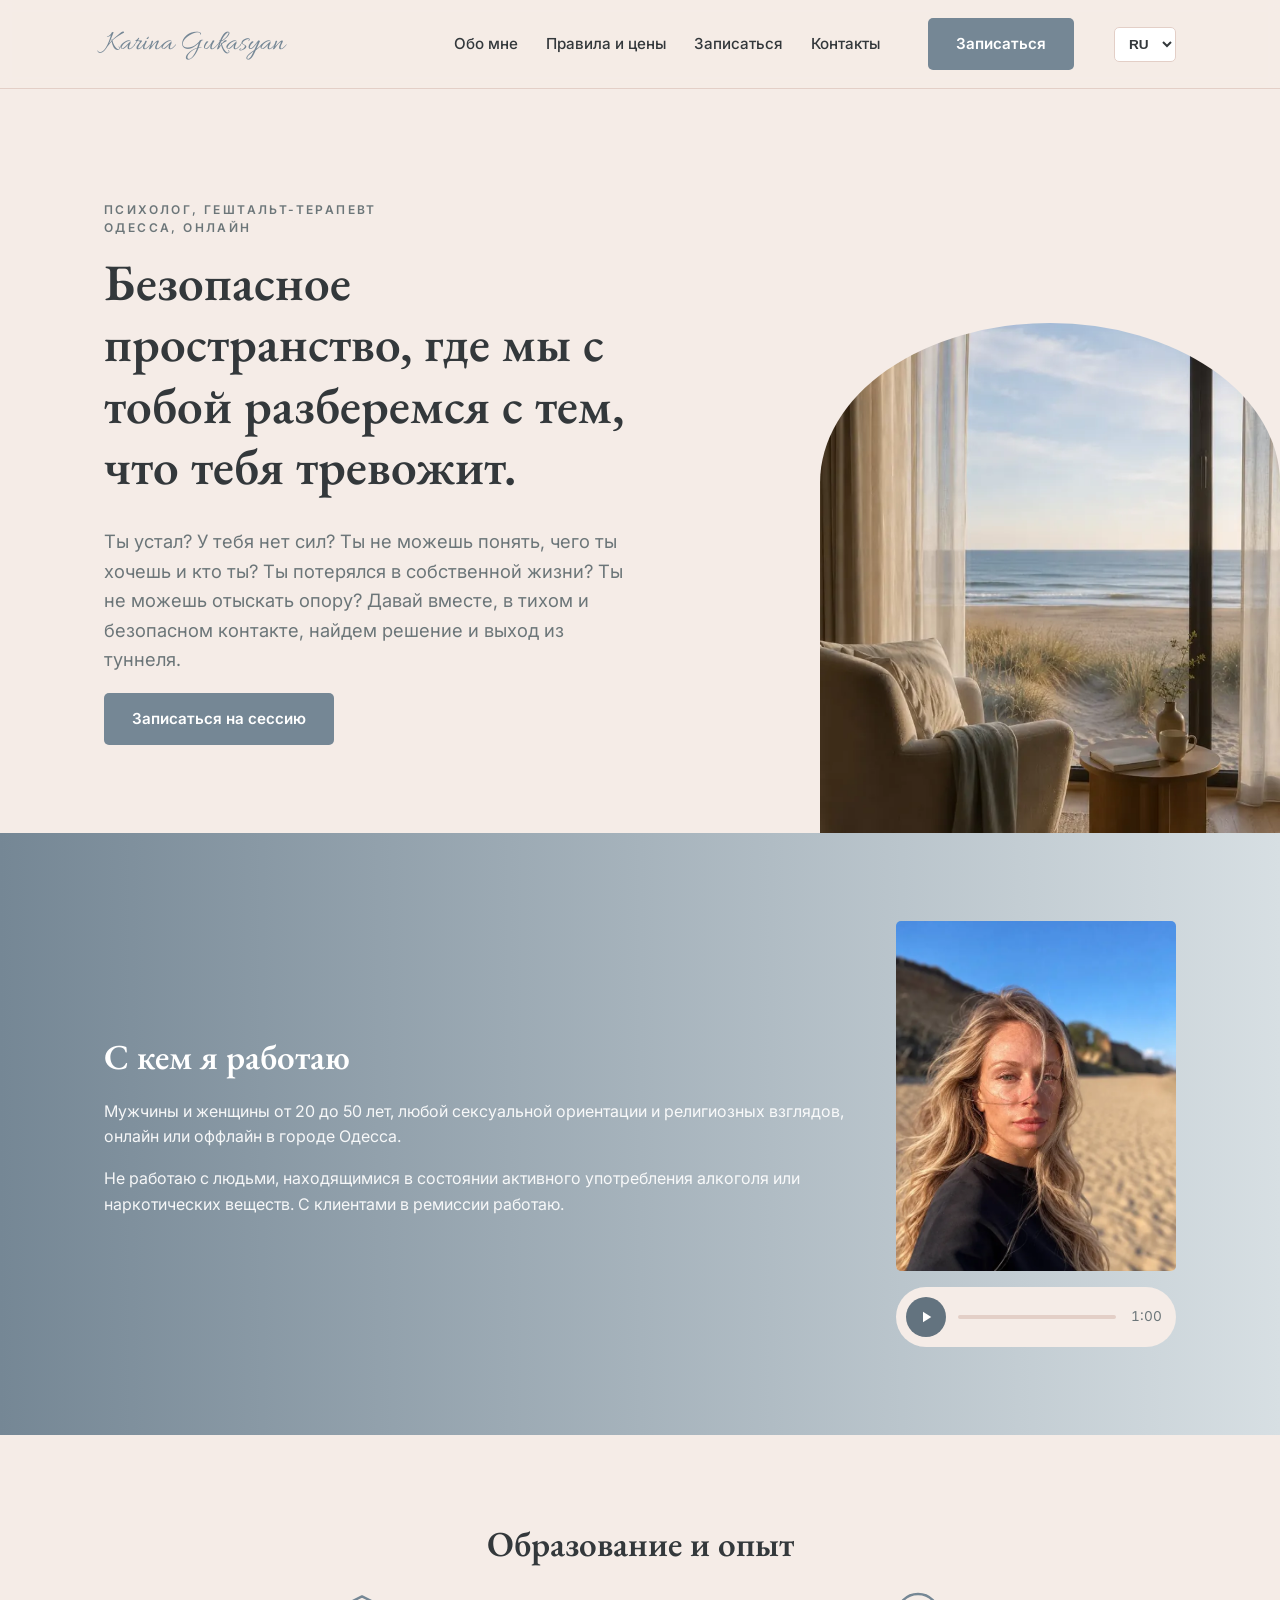
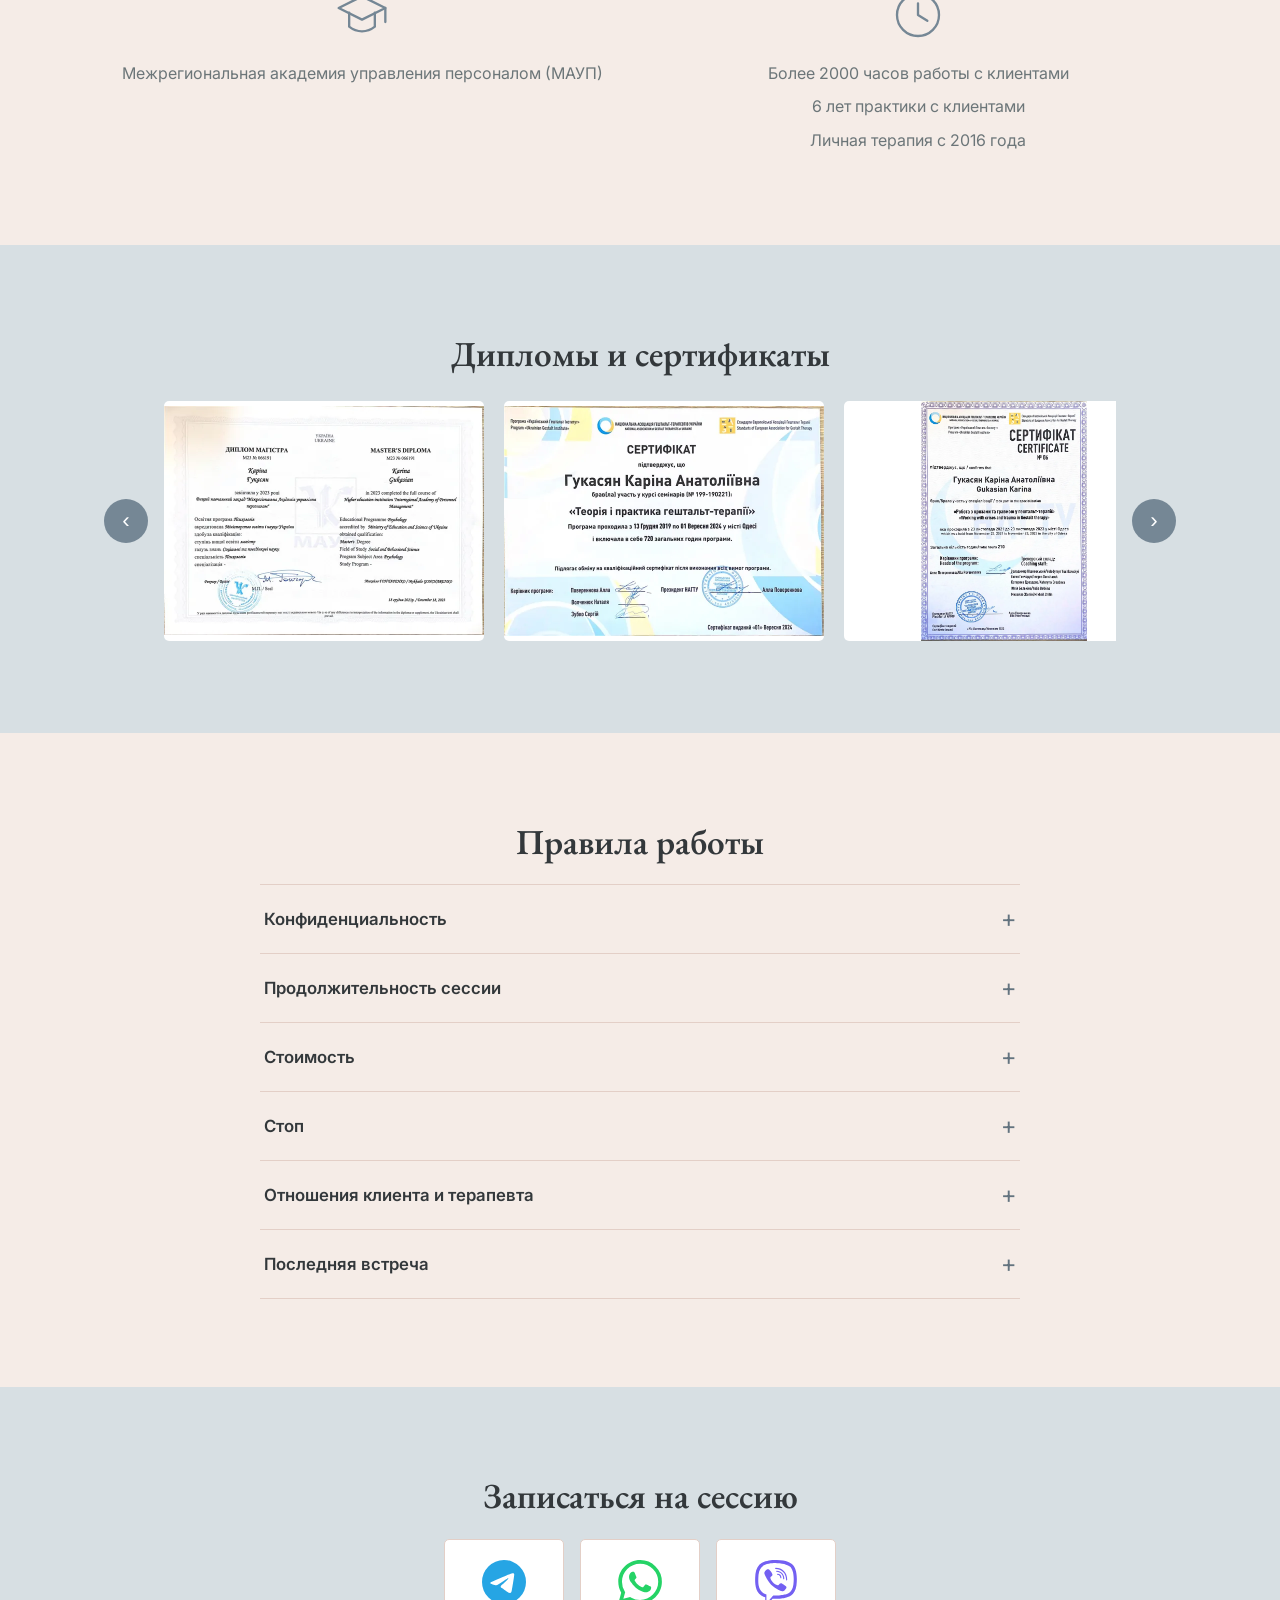
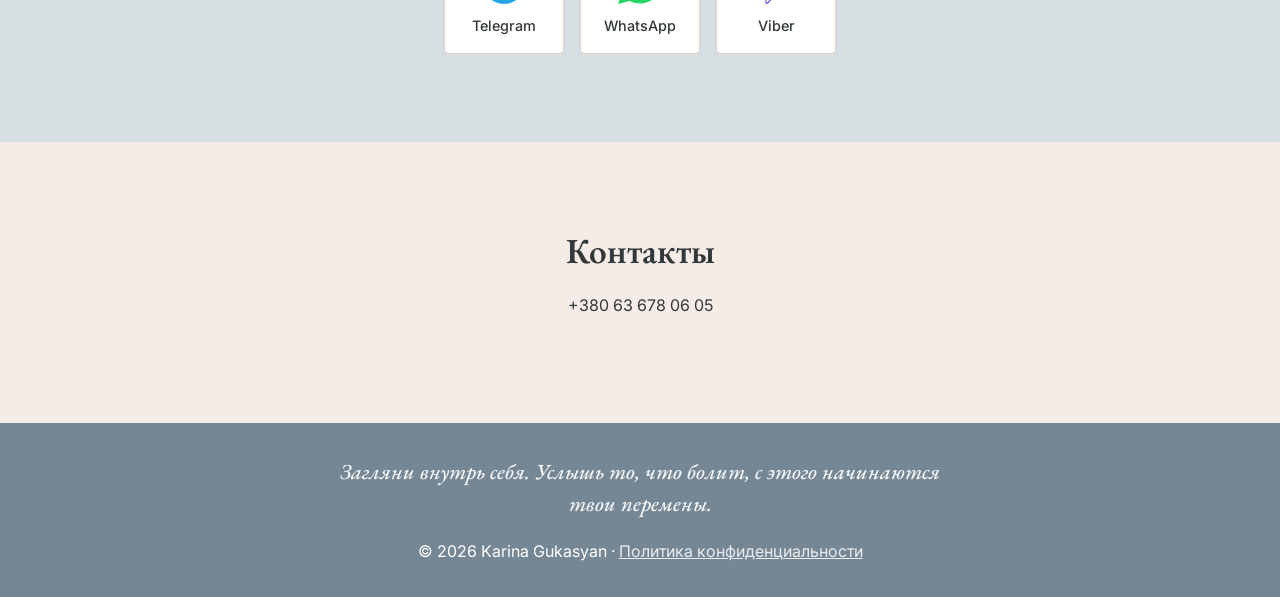
==== commit cf006ca2: "Serve diplomas and portrait as WebP; slider uses 640px copies, lightbox opens full size" ====
--- a/index-ru.html
+++ b/index-ru.html
@@ -122,7 +122,7 @@
           <p>Не работаю с людьми, находящимися в состоянии активного употребления алкоголя или наркотических веществ. С клиентами в ремиссии работаю.</p>
         </div>
         <div class="about-photo">
-          <img src="images/karina.jpg" alt="Карина Гукасян, психолог" width="320" height="400" loading="lazy">
+          <img src="images/karina.webp" alt="Карина Гукасян, психолог" width="320" height="400" loading="lazy">
           <div class="audio-player" data-label-play="Слушать" data-label-pause="Пауза">
             <audio id="about-audio" src="audio/karina-voice.mp3" preload="metadata"></audio>
             <button type="button" class="audio-toggle" aria-label="Слушать">
@@ -178,9 +178,9 @@
       <div class="slider">
         <button class="slider-btn slider-prev" aria-label="Предыдущий">‹</button>
         <div class="slider-track">
-          <img src="images/diploma-1.jpg" alt="Диплом — Карина Гукасян" class="slider-slide" loading="lazy">
-          <img src="images/diploma-2.jpg" alt="Сертификат — Карина Гукасян" class="slider-slide" loading="lazy">
-          <img src="images/diploma-3.jpg" alt="Сертификат (2) — Карина Гукасян" class="slider-slide" loading="lazy">
+          <img src="images/diploma-1-640.webp" data-full="images/diploma-1.webp" alt="Диплом — Карина Гукасян" class="slider-slide" loading="lazy">
+          <img src="images/diploma-2-640.webp" data-full="images/diploma-2.webp" alt="Сертификат — Карина Гукасян" class="slider-slide" loading="lazy">
+          <img src="images/diploma-3-640.webp" data-full="images/diploma-3.webp" alt="Сертификат (2) — Карина Гукасян" class="slider-slide" loading="lazy">
         </div>
         <button class="slider-btn slider-next" aria-label="Следующий">›</button>
       </div>
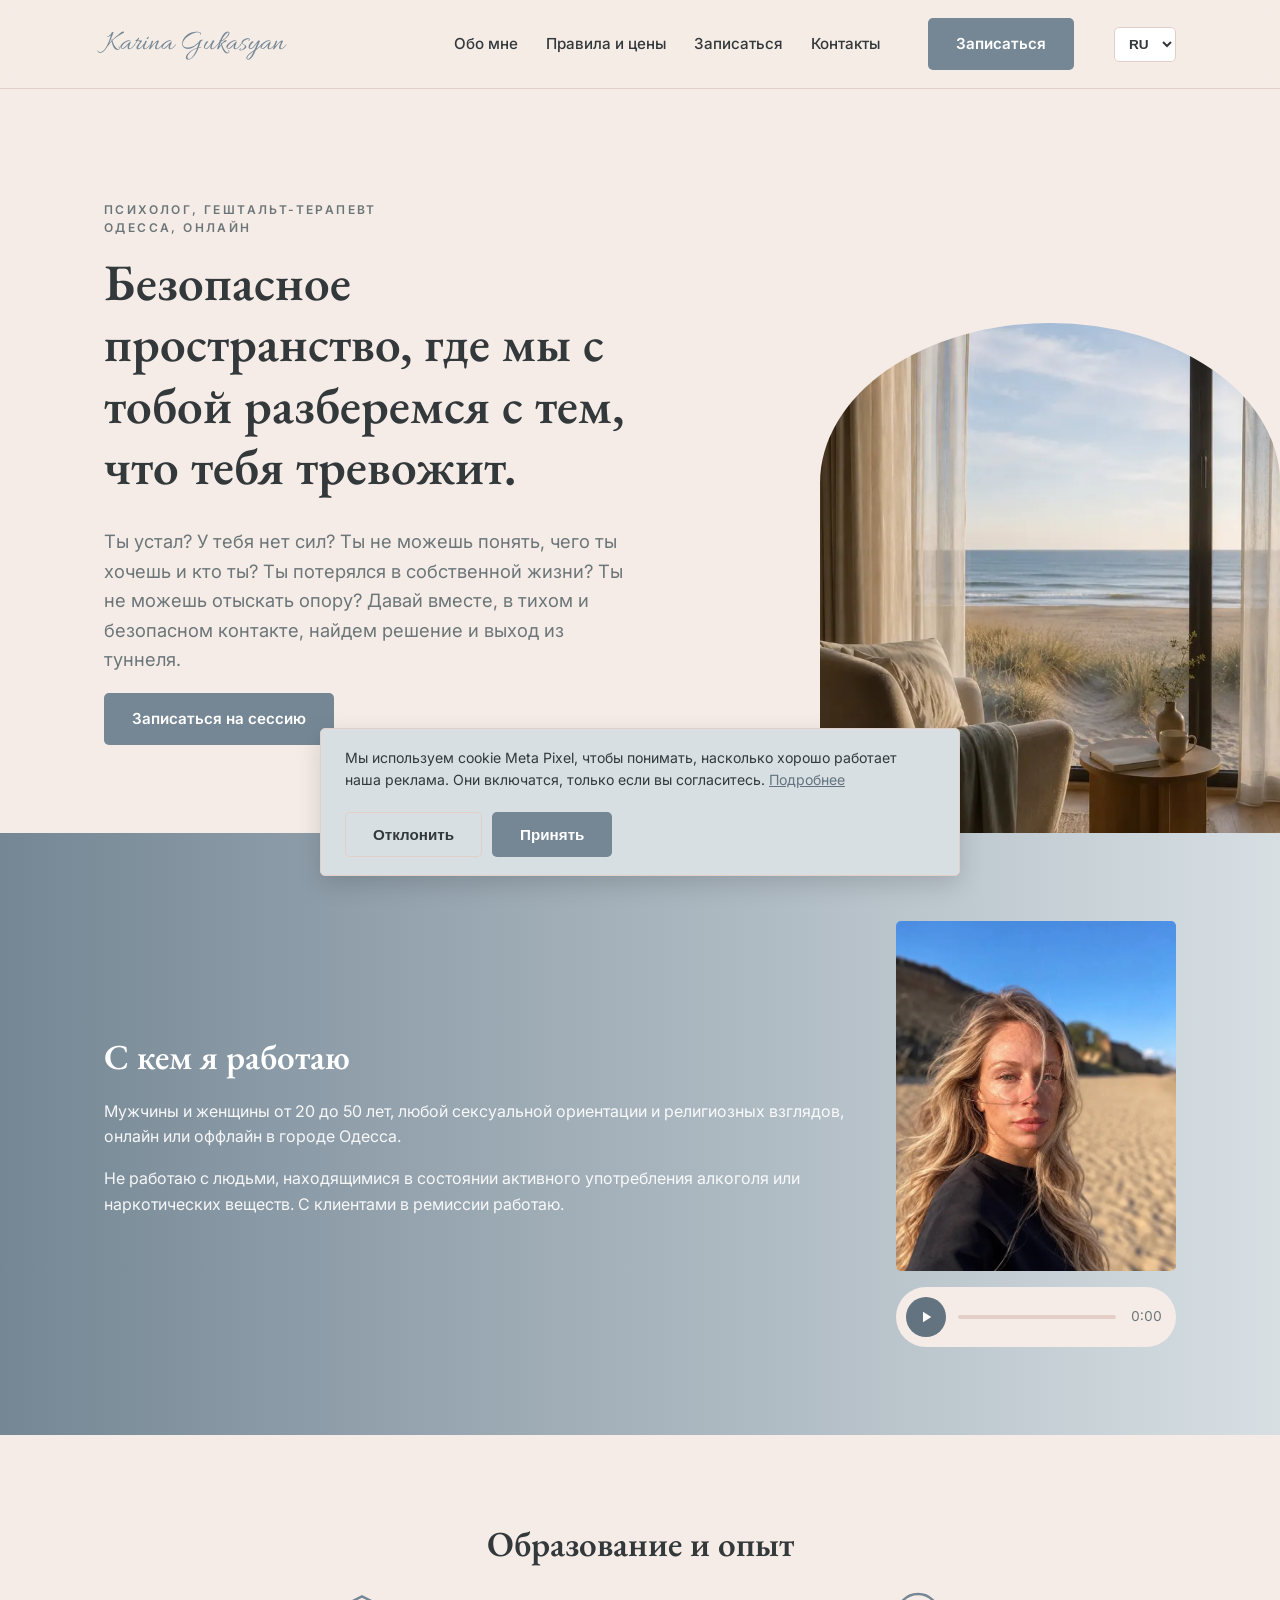
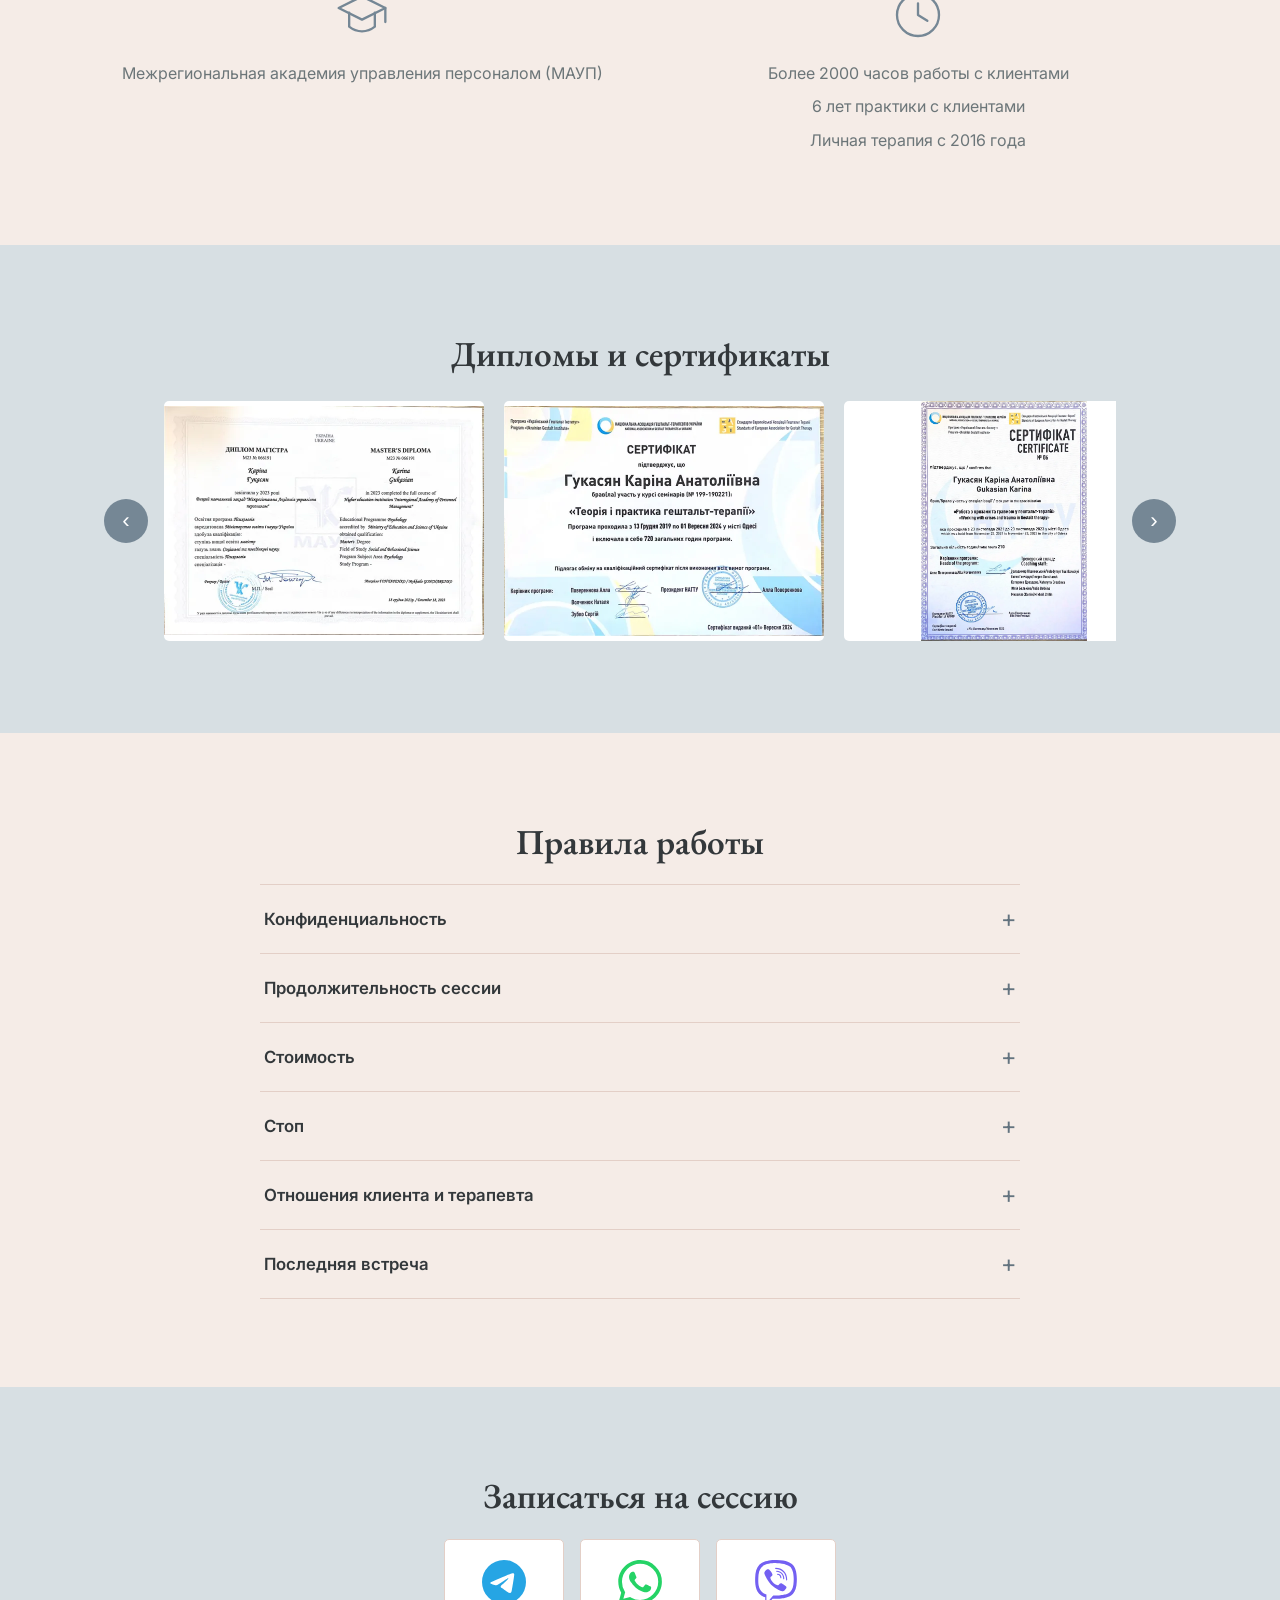
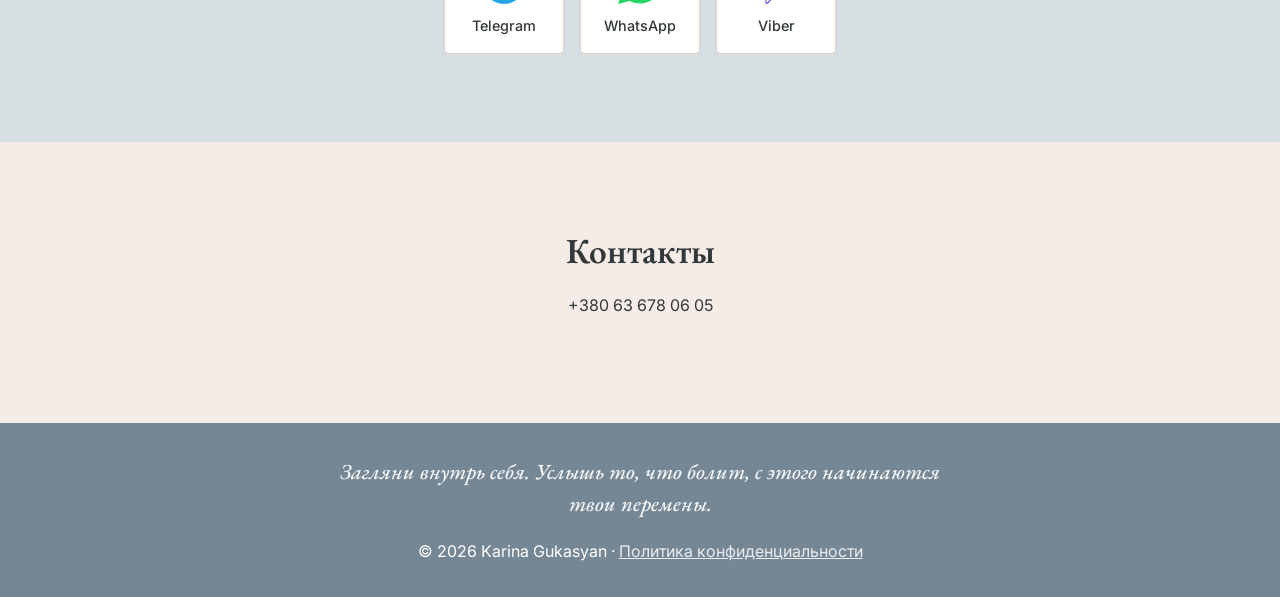
==== commit 03ec513a: "Add Meta Pixel behind cookie consent, track messenger and phone clicks as Contact The Pixel loads on" ====
--- a/index-ru.html
+++ b/index-ru.html
@@ -21,6 +21,7 @@
 <meta property="og:image:height" content="630">
 <meta property="og:url" content="https://gukasyan-karina.netlify.app/index-ru.html">
 <meta property="og:locale" content="ru_RU">
+<meta property="og:site_name" content="Карина Гукасян">
 <meta name="twitter:card" content="summary_large_image">
 
 <link rel="preconnect" href="https://fonts.googleapis.com">
@@ -36,8 +37,17 @@
 
 <link rel="stylesheet" href="css/styles.css">
 
-<!-- TODO: paste Meta Pixel base code here once the ad account is set up -->
-
+
+<script type="application/ld+json">
+{
+  "@context": "https://schema.org",
+  "@type": "WebSite",
+  "name": "Карина Гукасян",
+  "alternateName": "Karina Gukasyan",
+  "url": "https://gukasyan-karina.netlify.app/",
+  "inLanguage": "ru"
+}
+</script>
 <script type="application/ld+json">
 {
   "@context": "https://schema.org",
@@ -53,7 +63,8 @@
   },
   "knowsLanguage": ["uk", "ru"],
   "url": "https://gukasyan-karina.netlify.app/index-ru.html",
-  "image": "https://gukasyan-karina.netlify.app/images/karina.jpg"
+  "image": "https://gukasyan-karina.netlify.app/images/karina.jpg",
+  "sameAs": ["https://t.me/Karina_Gukasyan", "https://www.instagram.com/karina_gukasyan_ph/", "https://www.threads.com/@karina_gukasyan_ph"]
 }
 </script>
 <script type="application/ld+json">
@@ -306,8 +317,11 @@
 </div>
 
 <div class="cookie-banner" id="cookie-banner" hidden>
-  <p>Этот сайт использует cookie для улучшения работы и, когда будет включено, для аналитики. <a href="privacy-ru.html">Подробнее</a></p>
-  <button class="btn btn-primary btn-small" id="cookie-accept">Принять</button>
+  <p>Мы используем cookie Meta Pixel, чтобы понимать, насколько хорошо работает наша реклама. Они включатся, только если вы согласитесь. <a href="privacy-ru.html">Подробнее</a></p>
+  <div class="cookie-actions">
+    <button class="btn btn-secondary btn-small" id="cookie-decline">Отклонить</button>
+    <button class="btn btn-primary btn-small" id="cookie-accept">Принять</button>
+  </div>
 </div>
 
 <script src="js/main.js"></script>
--- a/css/styles.css
+++ b/css/styles.css
@@ -155,6 +155,12 @@
   background: var(--color-accent);
   color: #fff;
 }
+.btn-secondary {
+  background: transparent;
+  color: var(--color-text);
+  box-shadow: inset 0 0 0 1px var(--color-border);
+}
+.btn-secondary:hover { box-shadow: inset 0 0 0 1px var(--color-text); }
 .btn-primary:hover {
   background: var(--color-accent-dark);
   transform: translateY(-1px);
@@ -418,6 +424,7 @@
 .cookie-banner[hidden] { display: none; }
 .cookie-banner p { margin: 0; font-size: 0.88rem; }
 .cookie-banner a { color: var(--color-accent-dark); text-decoration: underline; }
+.cookie-actions { display: flex; gap: 10px; }
 
 /* ---------- Rules (accordion) ---------- */
 .accordion {
